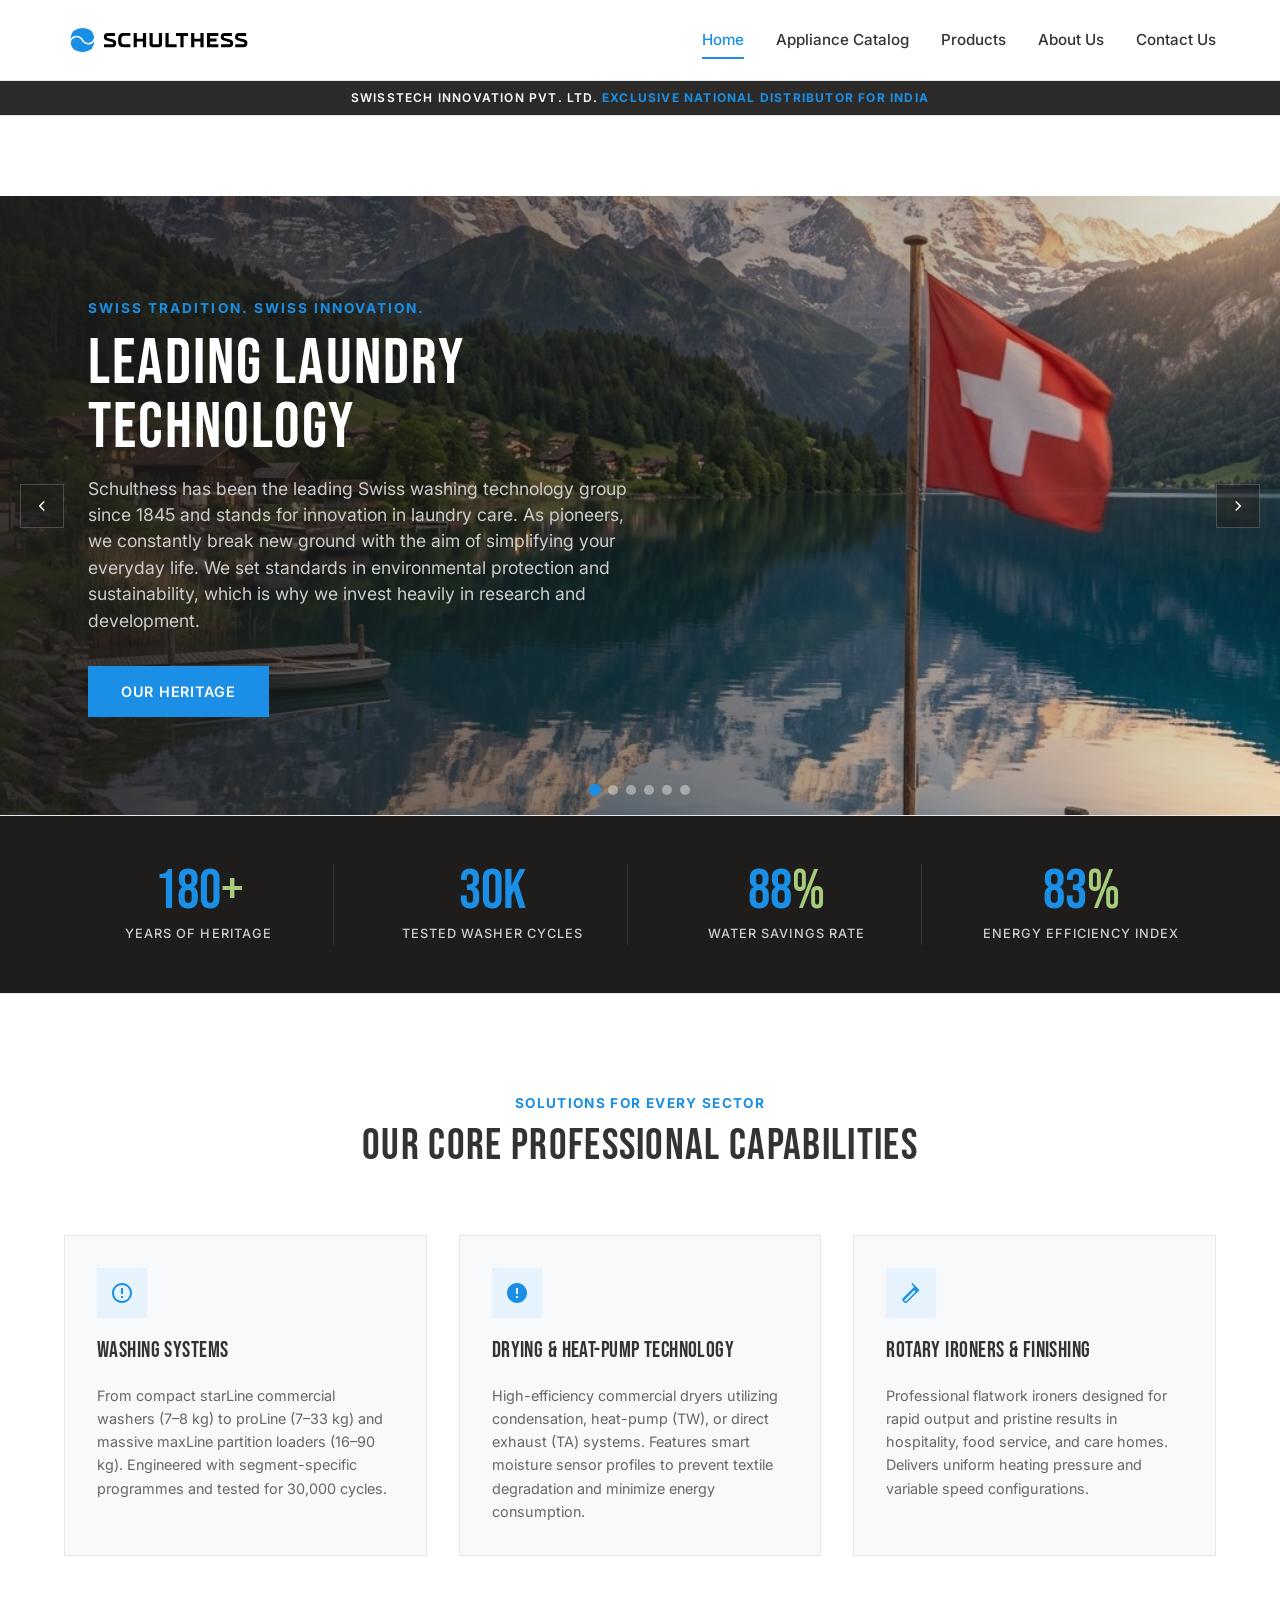
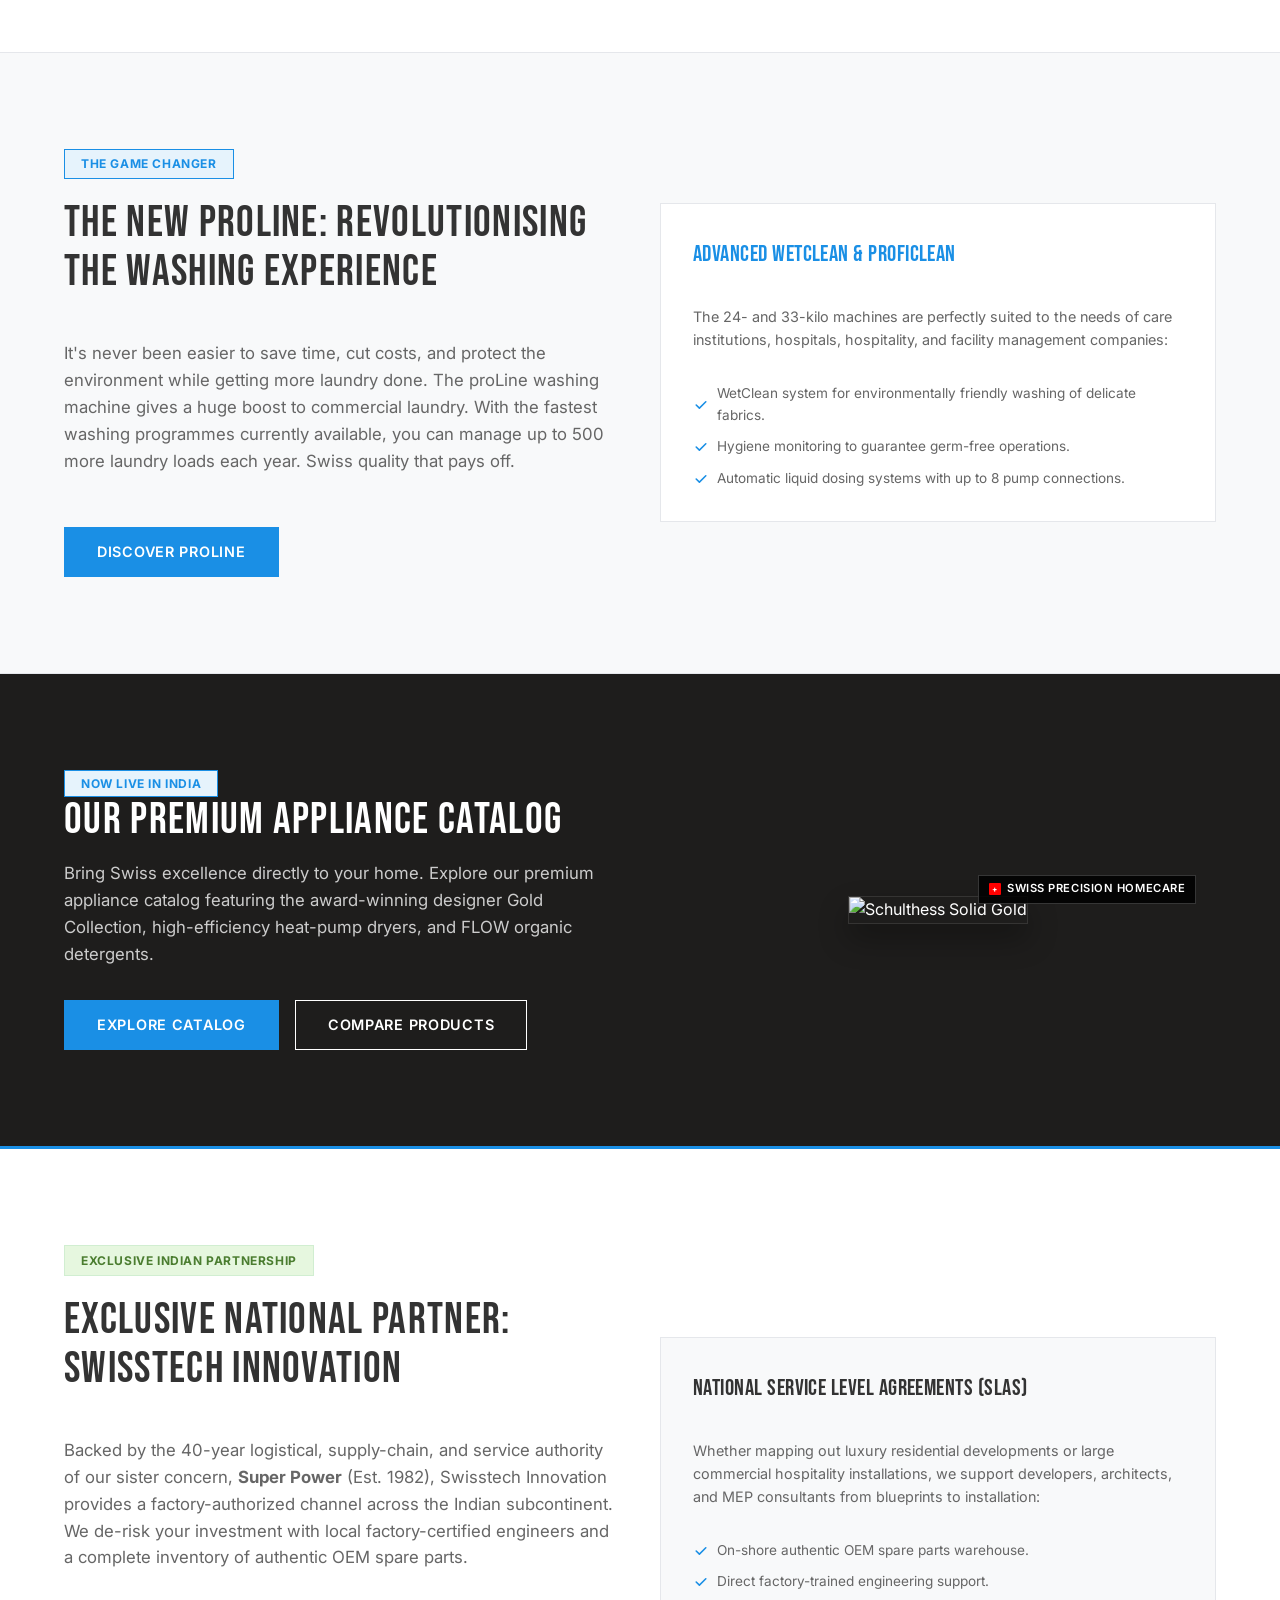
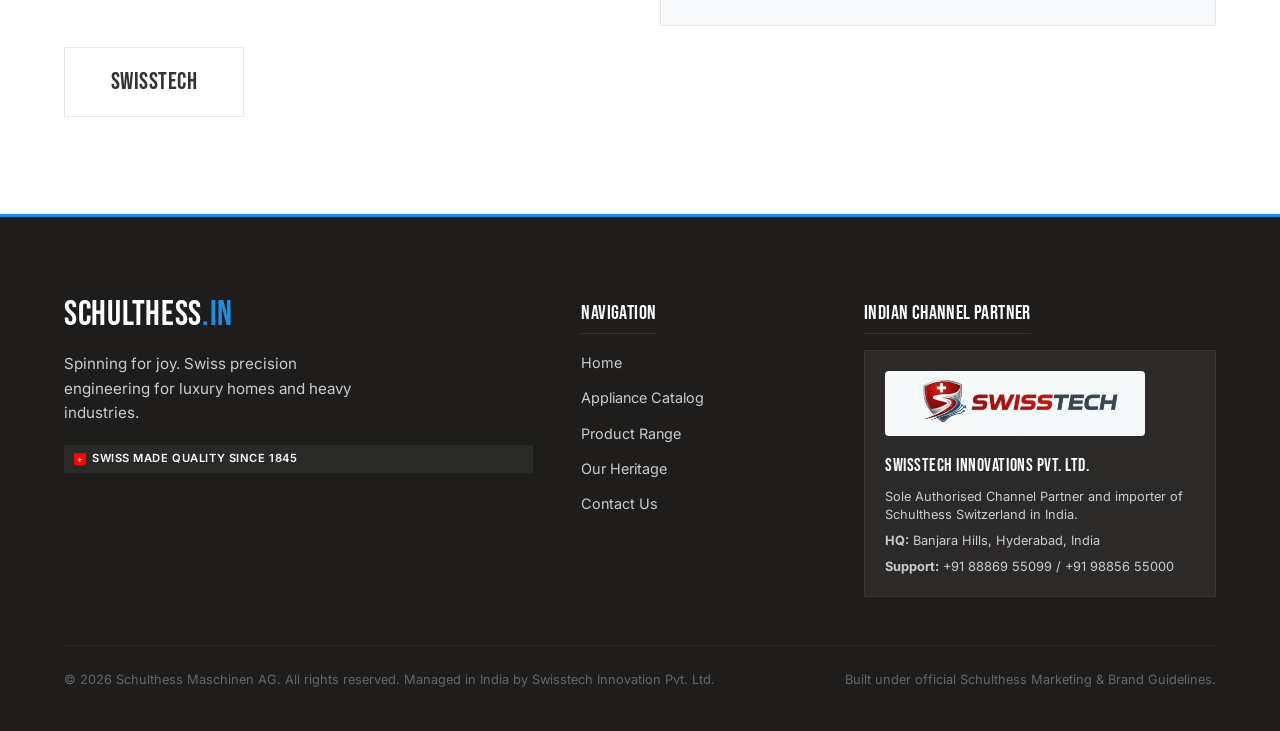
==== schulthess_in/website/index.html @ 448ae42d "feat: rename folder schulthess_website to schulthess_in" ====
<!DOCTYPE html>
<html lang="en">
<head>
  <meta charset="UTF-8">
  <meta name="viewport" content="width=device-width, initial-scale=1.0">
  <title>Schulthess India | Swiss Precision Laundry Technology & Partner Swisstech</title>
  <meta name="description" content="Discover Schulthess, the Swiss washing technology pioneer since 1845. Premium Swiss-engineered washing machines and heat-pump dryers for professional, commercial, and industrial use. Exclusive national distribution and support by Swisstech Innovation.">
  <link rel="stylesheet" href="styles.css">
</head>
<body>

  <!-- GLOBAL NAVBAR -->
  <nav class="navbar" id="global-nav">
    <div class="container">
      <a href="index.html" class="logo-container" id="nav-logo">
        <img src="images/Schulthess_Logo_20_blau_schwarz.svg" alt="Schulthess" style="height: 38px;">
      </a>

      <div class="menu-toggle" id="mobile-menu" aria-label="Toggle Navigation">
        <span></span>
        <span></span>
        <span></span>
      </div>

      <ul class="nav-links" id="nav-menu">
        <li><a href="index.html" class="nav-link active" id="nav-link-home">Home</a></li>
        <li><a href="shop.html" class="nav-link" id="nav-link-shop">Appliance Catalog</a></li>
        <li><a href="products.html" class="nav-link" id="nav-link-products">Products</a></li>
        <li><a href="about.html" class="nav-link" id="nav-link-about">About Us</a></li>
        <li><a href="contact.html" class="nav-link" id="nav-link-contact">Contact Us</a></li>
      </ul>
    </div>
  </nav>

  <!-- EXCLUSIVE TRUST BANNER -->
  <div class="trust-banner" id="trust-badge">
    Swisstech Innovation Pvt. Ltd. <span>Exclusive National Distributor for India</span>
  </div>

  <!-- HERO SLIDESHOW CAROUSEL -->
  <div class="slideshow-container home-slideshow" id="hero-slideshow">
    <!-- Slide 1: Brand Heritage - Swiss Tradition -->
    <div class="slide active" style="background-image: url('images/Schulthess_SwissTraditionInnovation.jpg');">
      <div class="container">
        <div class="slide-content">
          <span class="slide-tag">Swiss tradition. Swiss innovation.</span>
          <h1 class="slide-title">Leading Laundry Technology</h1>
          <p class="slide-descr">Schulthess has been the leading Swiss washing technology group since 1845 and stands for innovation in laundry care. As pioneers, we constantly break new ground with the aim of simplifying your everyday life. We set standards in environmental protection and sustainability, which is why we invest heavily in research and development.</p>
          <a href="about.html" class="btn btn-primary">Our Heritage</a>
        </div>
      </div>
    </div>

    <!-- Slide 2: Emotional Heritage - Spinning for Joy -->
    <div class="slide" style="background-image: url('images/Schulthess_SpinningofJoy.jpg');">
      <div class="container">
        <div class="slide-content">
          <span class="slide-tag">Spinning for Joy Since 1845</span>
          <h1 class="slide-title">Schulthess is spinning for joy</h1>
          <p class="slide-descr">People spin for different reasons: Children for fun and adults to stay fit or become happy - like dancing, for example. Schulthess has another reason: since 1845, their machines and the company itself have been spinning for joy!</p>
          <a href="shop.html" class="btn btn-primary">Explore Catalog</a>
        </div>
      </div>
    </div>

    <!-- Slide 3: Design Philosophy - Elegant Design -->
    <div class="slide" style="background-image: url('images/Schulthess_ElegantDesign.jpg');">
      <div class="container">
        <div class="slide-content">
          <span class="slide-tag">Award-Winning Swiss Design</span>
          <h1 class="slide-title">Elegant & Purist Language</h1>
          <p class="slide-descr">Schulthess has always focused on a clear, purist design language for its machines. Free of frills, its appliances visually represent what they are made of: sophisticated technology, fast programs, maximum energy efficiency and Swiss quality. Recipients of the coveted Red Dot Award, they are true design gems.</p>
          <a href="products.html" class="btn btn-primary">See Swiss Designs</a>
        </div>
      </div>
    </div>

    <!-- Slide 4: Sustainability - Go Clean Go Green -->
    <div class="slide slide-light" id="slide-sustainability">
      <div class="container">
        <div class="slide-split-grid">
          <!-- Text and Infographic Column -->
          <div class="slide-info-col">
            <span class="slide-tag" style="color: var(--schulthess-blue);">Go clean. Go green.</span>
            <h1 class="slide-title" style="font-size: 2.2rem; margin-bottom: 0.5rem;">Environmental Care</h1>
            <p class="slide-descr" style="font-size: 0.9rem; margin-bottom: 1rem; line-height: 1.4;">So that future generations can also live in an intact world, we develop and produce particularly energy-efficient washing machines and dryers that use a minimum of water and electricity. For example, the washing drums inside Schulthess washing machines are made of high-quality chrome steel instead of plastic. This material is not only more hygienic but also 100% recyclable. Because our environment does not tolerate lip service.</p>
            <div style="margin-top: 0.5rem;">
              <a href="about.html" class="btn btn-primary" style="padding: 0.5rem 1.2rem; font-size: 0.85rem;">Find out more</a>
            </div>
          </div>
          <!-- Visual & Radial Infographic Column -->
          <div class="slide-split-grid reverse-layout">
            <div class="slide-media-col">
              <div class="slide-leaf-wrapper">
                <img src="images/Schulthess_GoGreen.jpg" alt="Ecology Green Leaf" class="slide-leaf-img">
              </div>
            </div>
            <div class="slide-media-col">
              <div class="infographic-container">
                <div class="infographic-center">
                  <span>Conserve<br>resources</span>
                </div>
                <!-- 1. Short transport distances -->
                <div class="infographic-badge pos-top-left">
                  <div class="infographic-badge-icon">
                    <svg viewBox="0 0 24 24"><path d="M12 2C8.13 2 5 5.13 5 9c0 5.25 7 13 7 13s7-7.75 7-13c0-3.87-3.13-7-7-7zm0 9.5c-1.38 0-2.5-1.12-2.5-2.5s1.12-2.5 2.5-2.5 2.5 1.12 2.5 2.5-1.12 2.5-2.5 2.5z"/></svg>
                  </div>
                  <div class="infographic-badge-label">short transport distances</div>
                </div>
                <!-- 2. Extreme longevity -->
                <div class="infographic-badge pos-top-right">
                  <div class="infographic-badge-icon">
                    <svg viewBox="0 0 24 24"><circle cx="12" cy="12" r="10"/><path d="M12 6v6l4 2"/></svg>
                  </div>
                  <div class="infographic-badge-label">extreme longevity</div>
                </div>
                <!-- 3. Energy usage: -83% -->
                <div class="infographic-badge pos-bottom-left">
                  <div class="infographic-badge-icon">
                    <svg viewBox="0 0 24 24"><path d="M7 2v11h3v9l7-12h-4l3-8z"/></svg>
                  </div>
                  <div class="infographic-badge-label">Energy usage<br>-83%</div>
                </div>
                <!-- 4. Water consumption: -88% -->
                <div class="infographic-badge pos-bottom-right">
                  <div class="infographic-badge-icon">
                    <svg viewBox="0 0 24 24"><path d="M12 2.69l5.66 5.66a8 8 0 1 1-11.31 0z"/></svg>
                  </div>
                  <div class="infographic-badge-label">water consumption<br>-88%</div>
                </div>
                <!-- 5. Spare parts available for a long time -->
                <div class="infographic-badge pos-bottom-center">
                  <div class="infographic-badge-icon">
                    <svg viewBox="0 0 24 24"><path d="M22.7 19l-9.1-9.1c.9-2.3.4-5-1.5-6.9-2-2-5-2.4-7.4-1.3L9 6 6 9 1.6 4.3C.5 6.7.9 9.8 2.9 11.8c1.9 1.9 4.6 2.4 6.9 1.5l9.1 9.1c.4.4 1 .4 1.4 0l2.3-2.3c.5-.4.5-1.1.1-1.5z"/></svg>
                  </div>
                  <div class="infographic-badge-label">Spare parts available for a long time</div>
                </div>
              </div>
            </div>
          </div>
        </div>
      </div>
    </div>

    <!-- Slide 5: Technology - Intelligent Technology -->
    <div class="slide slide-light" id="slide-technology">
      <div class="container">
        <div class="slide-split-grid">
          <!-- Big typography and Info Column -->
          <div class="slide-info-col" style="text-align: left;">
            <h2 class="slide-large-blue-title">Intelligent technology.<br>Everyday life becomes<br style="display: block;">more relaxed.</h2>
          </div>
          <!-- Feature badges and Infographic Column -->
          <div class="slide-split-grid">
            <div class="slide-info-col" style="text-align: left;">
              <span class="slide-tag" style="color: var(--schulthess-blue); text-transform: lowercase;">innovation | Smart everyday aids</span>
              <p class="slide-descr" style="font-size: 0.9rem; margin-bottom: 1rem; line-height: 1.4;">Schulthess appliances simplify life in a clever way – Smart Operation Control means that Schulthess appliances have a consistent operating concept from the smallest to the largest machine. The user interface is logically and intuitively designed and so also easy to use for speakers of other languages.</p>
              <div>
                <a href="products.html" class="btn btn-primary" style="padding: 0.5rem 1.2rem; font-size: 0.85rem;">Find out more</a>
              </div>
            </div>
            <div class="slide-media-col">
              <div class="infographic-container">
                <div class="infographic-center">
                  <span>Clever<br>Advantages</span>
                </div>
                <!-- 1. Dirt sensor -->
                <div class="infographic-badge pos-top">
                  <div class="infographic-badge-icon">
                    <svg viewBox="0 0 24 24"><path d="M12 3L2 12h3v8h14v-8h3L12 3zm0 11c-1.1 0-2-.9-2-2s.9-2 2-2 2 .9 2 2-.9 2-2 2z"/></svg>
                  </div>
                  <div class="infographic-badge-label">Dirt sensor</div>
                </div>
                <!-- 2. Aquasave -->
                <div class="infographic-badge pos-right-top">
                  <div class="infographic-badge-icon">
                    <svg viewBox="0 0 24 24"><path d="M12 2.69l5.66 5.66a8 8 0 1 1-11.31 0zm-1 11.81l-3-3 1.41-1.41 1.59 1.59 4.18-4.18 1.41 1.41z"/></svg>
                  </div>
                  <div class="infographic-badge-label">Aquasave</div>
                </div>
                <!-- 3. Antibacterial -->
                <div class="infographic-badge pos-right-bottom">
                  <div class="infographic-badge-icon">
                    <svg viewBox="0 0 24 24"><circle cx="12" cy="12" r="10"/><path d="M9 16.2L4.8 12l-1.4 1.4L9 19 21 7l-1.4-1.4L9 16.2z"/></svg>
                  </div>
                  <div class="infographic-badge-label">Antibacterial</div>
                </div>
                <!-- 4. 3D washing -->
                <div class="infographic-badge pos-bottom">
                  <div class="infographic-badge-icon">
                    <svg viewBox="0 0 24 24"><path d="M12 2L2 7l10 5 10-5-10-5zM2 17l10 5 10-5M2 12l10 5 10-5"/></svg>
                  </div>
                  <div class="infographic-badge-label">3D washing</div>
                </div>
                <!-- 5. Silent motor -->
                <div class="infographic-badge pos-left">
                  <div class="infographic-badge-icon">
                    <svg viewBox="0 0 24 24"><path d="M3 9v6h4l5 5V4L7 9H3zm13.5 3c0-1.77-1.02-3.29-2.5-4.03v8.05c1.48-.73 2.5-2.25 2.5-4.02z"/></svg>
                  </div>
                  <div class="infographic-badge-label">Silent motor</div>
                </div>
              </div>
            </div>
          </div>
        </div>
      </div>
    </div>

    <!-- Slide 6: IoT Solutions -->
    <div class="slide slide-light" id="slide-iot">
      <div class="container">
        <div class="slide-split-grid">
          <!-- Text and Infographic Column -->
          <div class="slide-info-col" style="text-align: left;">
            <span class="slide-tag" style="color: var(--schulthess-blue);">IOT solutions for smart washing</span>
            <p class="slide-descr" style="font-size: 0.9rem; margin-bottom: 1rem; line-height: 1.4;">Schulthess appliances are equipped with IOT technology. With washMaster we offer a digital payment system for the communal laundry room or laundromat. The optimal solution for settling accounts simply and in a way that takes account of the user. With practical hygiene monitoring, it is possible to prove at any time via the cloud that hygiene regulations have been observed.</p>
            <div style="margin-bottom: 0.5rem;">
              <a href="products.html" class="btn btn-primary" style="padding: 0.5rem 1.2rem; font-size: 0.85rem;">Find out more</a>
            </div>
            
            <!-- IoT Infographic in the text column -->
            <div class="infographic-container" style="margin: 0; width: 300px; height: 300px;">
              <div class="infographic-center">
                <span>Sophisticated<br>solutions</span>
              </div>
              <!-- 1. Payment methods -->
              <div class="infographic-badge pos-top-center">
                <div class="infographic-badge-icon">
                  <svg viewBox="0 0 24 24"><rect x="2" y="5" width="20" height="14" rx="2" fill="none" stroke="currentColor" stroke-width="2"/><line x1="2" y1="10" x2="22" y2="10" stroke="currentColor" stroke-width="2"/></svg>
                </div>
                <div class="infographic-badge-label">Payment methods</div>
              </div>
              <!-- 2. washMaster app -->
              <div class="infographic-badge pos-right-center">
                <div class="infographic-badge-icon">
                  <svg viewBox="0 0 24 24"><rect x="5" y="2" width="14" height="20" rx="2" fill="none" stroke="currentColor" stroke-width="2"/><line x1="12" y1="18" x2="12" y2="18" stroke="currentColor" stroke-width="2"/></svg>
                </div>
                <div class="infographic-badge-label">washMaster app</div>
              </div>
              <!-- 3. Machine monitoring -->
              <div class="infographic-badge pos-bottom-right-iot">
                <div class="infographic-badge-icon">
                  <svg viewBox="0 0 24 24"><rect x="2" y="3" width="20" height="14" rx="2" fill="none" stroke="currentColor" stroke-width="2"/><path d="M6 21h12M12 17v4" stroke="currentColor" stroke-width="2"/></svg>
                </div>
                <div class="infographic-badge-label">Machine monitoring</div>
              </div>
              <!-- 4. Hygiene monitoring -->
              <div class="infographic-badge pos-bottom-left-iot">
                <div class="infographic-badge-icon">
                  <svg viewBox="0 0 24 24"><path d="M12 22s8-4 8-10V5l-8-3-8 3v7c0 6 8 10 8 10z" fill="none" stroke="currentColor" stroke-width="2"/></svg>
                </div>
                <div class="infographic-badge-label">Hygiene monitoring</div>
              </div>
              <!-- 5. Machine update -->
              <div class="infographic-badge pos-left-center">
                <div class="infographic-badge-icon">
                  <svg viewBox="0 0 24 24"><path d="M21.5 2v6h-6M21.34 15.57a10 10 0 1 1-.57-8.38l5.67-5.67" fill="none" stroke="currentColor" stroke-width="2"/></svg>
                </div>
                <div class="infographic-badge-label">Machine update</div>
              </div>
            </div>
          </div>
          <!-- Stacked commercial room thumbnail column -->
          <div class="slide-media-col">
            <div class="slide-iot-wrapper">
              <img src="images/Schulthess_IOT.jpg" alt="Commercial Stacked Washer Dryer Setup" class="slide-iot-img">
            </div>
          </div>
        </div>
      </div>
    </div>

    <!-- Slideshow navigation -->
    <button class="slider-arrow slider-arrow-left" onclick="changeSlide(-1)">
      <svg viewBox="0 0 24 24"><polyline points="15 18 9 12 15 6"/></svg>
    </button>
    <button class="slider-arrow slider-arrow-right" onclick="changeSlide(1)">
      <svg viewBox="0 0 24 24"><polyline points="9 18 15 12 9 6"/></svg>
    </button>

    <!-- Indicators -->
    <div class="slider-dots">
      <button class="slider-dot active" onclick="setSlide(0)"></button>
      <button class="slider-dot" onclick="setSlide(1)"></button>
      <button class="slider-dot" onclick="setSlide(2)"></button>
      <button class="slider-dot" onclick="setSlide(3)"></button>
      <button class="slider-dot" onclick="setSlide(4)"></button>
      <button class="slider-dot" onclick="setSlide(5)"></button>
    </div>
  </div>

  <!-- LINEAGE & STATISTICS BAR -->
  <section class="stats-bar" id="stats-section">
    <div class="container">
      <div class="stats-grid">
        <div class="stat-item" id="stat-years">
          <div class="stat-num">180<span>+</span></div>
          <div class="stat-label">Years of Heritage</div>
        </div>
        <div class="stat-item" id="stat-cycles">
          <div class="stat-num">30K</div>
          <div class="stat-label">Tested Washer Cycles</div>
        </div>
        <div class="stat-item" id="stat-water">
          <div class="stat-num">88<span>%</span></div>
          <div class="stat-label">Water Savings Rate</div>
        </div>
        <div class="stat-item" id="stat-energy">
          <div class="stat-num">83<span>%</span></div>
          <div class="stat-label">Energy Efficiency Index</div>
        </div>
      </div>
    </div>
  </section>

  <!-- PROFESSIONAL SOLUTIONS GRID -->
  <section class="features-section section-padding" id="pillars-section">
    <div class="container">
      <div class="section-header">
        <span class="section-tag">Solutions for every sector</span>
        <h2 class="heading-md">Our Core Professional Capabilities</h2>
      </div>
      
      <div class="features-grid">
        <!-- Capability 1: Washing -->
        <div class="feature-card" id="card-washing">
          <div class="feature-icon-wrapper">
            <svg viewBox="0 0 24 24">
              <path d="M12 2C6.48 2 2 6.48 2 12s4.48 10 10 10 10-4.48 10-10S17.52 2 12 2zm0 18c-4.41 0-8-3.59-8-8s3.59-8 8-8 8 3.59 8 8-3.59 8-8 8zm-1-13h2v6h-2zm0 8h2v2h-2z"/>
            </svg>
          </div>
          <h3 class="heading-sm feature-title">Washing Systems</h3>
          <p class="feature-descr">
            From compact starLine commercial washers (7–8 kg) to proLine (7–33 kg) and massive maxLine partition loaders (16–90 kg). Engineered with segment-specific programmes and tested for 30,000 cycles.
          </p>
        </div>

        <!-- Capability 2: Drying -->
        <div class="feature-card" id="card-drying">
          <div class="feature-icon-wrapper">
            <svg viewBox="0 0 24 24">
              <path d="M12 2C6.48 2 2 6.48 2 12s4.48 10 10 10 10-4.48 10-10S17.52 2 12 2zm1 15h-2v-2h2v2zm0-4h-2V7h2v6z"/>
            </svg>
          </div>
          <h3 class="heading-sm feature-title">Drying & Heat-pump Technology</h3>
          <p class="feature-descr">
            High-efficiency commercial dryers utilizing condensation, heat-pump (TW), or direct exhaust (TA) systems. Features smart moisture sensor profiles to prevent textile degradation and minimize energy consumption.
          </p>
        </div>

        <!-- Capability 3: Rotary Ironing -->
        <div class="feature-card" id="card-ironing">
          <div class="feature-icon-wrapper">
            <svg viewBox="0 0 24 24">
              <path d="M19.36 10.04L20.5 9l-7.07-7.07-1.14 1.14 2.83 2.83L3.8 17.22c-.78.78-.78 2.05 0 2.83l1.41 1.41c.39.39.9.59 1.41.59.51 0 1.02-.2 1.41-.59l11.33-11.33 2.83 2.83.02.01L19.36 10.04zM6.63 20.63l-1.41-1.41 9.9-9.9 1.41 1.41-9.9 9.9z"/>
            </svg>
          </div>
          <h3 class="heading-sm feature-title">Rotary Ironers & Finishing</h3>
          <p class="feature-descr">
            Professional flatwork ironers designed for rapid output and pristine results in hospitality, food service, and care homes. Delivers uniform heating pressure and variable speed configurations.
          </p>
        </div>
      </div>
    </div>
  </section>

  <!-- HIGHLIGHT SECTION: THE GAME CHANGER (proLine) -->
  <section class="partnership-section section-padding" id="gamechanger-section">
    <div class="container grid-2">
      <div class="partnership-content">
        <span class="badge-partnership" style="background: var(--schulthess-blue-light); color: var(--schulthess-blue); border-color: var(--schulthess-blue);">The Game Changer</span>
        <h2 class="heading-md">The New proLine: Revolutionising the Washing Experience</h2>
        <p class="hero-descr">
          It's never been easier to save time, cut costs, and protect the environment while getting more laundry done. The proLine washing machine gives a huge boost to commercial laundry. With the fastest washing programmes currently available, you can manage up to 500 more laundry loads each year. Swiss quality that pays off.
        </p>
        <div class="hero-ctas">
          <a href="products.html" class="btn btn-primary">Discover proLine</a>
        </div>
      </div>
      <div>
        <div class="feature-card" style="background: var(--bg-primary);">
          <h3 class="heading-sm" style="color: var(--schulthess-blue);">Advanced wetClean & profiClean</h3>
          <p class="feature-descr" style="margin-top: 1rem;">
            The 24- and 33-kilo machines are perfectly suited to the needs of care institutions, hospitals, hospitality, and facility management companies:
          </p>
          <ul class="price-features" style="border-top: none; padding-top: 1rem; margin-bottom: 0;">
            <li>
              <svg fill="currentColor" viewBox="0 0 20 20"><path d="M16.707 5.293a1 1 0 010 1.414l-8 8a1 1 0 01-1.414 0l-4-4a1 1 0 011.414-1.414L8 12.586l7.293-7.293a1 1 0 011.414 0z"/></svg>
              <span>WetClean system for environmentally friendly washing of delicate fabrics.</span>
            </li>
            <li>
              <svg fill="currentColor" viewBox="0 0 20 20"><path d="M16.707 5.293a1 1 0 010 1.414l-8 8a1 1 0 01-1.414 0l-4-4a1 1 0 011.414-1.414L8 12.586l7.293-7.293a1 1 0 011.414 0z"/></svg>
              <span>Hygiene monitoring to guarantee germ-free operations.</span>
            </li>
            <li>
              <svg fill="currentColor" viewBox="0 0 20 20"><path d="M16.707 5.293a1 1 0 010 1.414l-8 8a1 1 0 01-1.414 0l-4-4a1 1 0 011.414-1.414L8 12.586l7.293-7.293a1 1 0 011.414 0z"/></svg>
              <span>Automatic liquid dosing systems with up to 8 pump connections.</span>
            </li>
          </ul>
        </div>
      </div>
    </div>
  </section>

  <!-- APPLIANCE CATALOG PROMOTIONAL CALLOUT -->
  <section class="features-section section-padding" id="shop-promo-section" style="background: var(--bg-dark); color: var(--text-light); border-bottom: 3px solid var(--schulthess-blue);">
    <div class="container grid-2">
      <div>
        <span class="badge-partnership" style="background: var(--schulthess-blue-light); color: var(--schulthess-blue); border-color: var(--schulthess-blue); margin-bottom: 1rem;">Now Live in India</span>
        <h2 class="heading-md" style="color: var(--text-light); margin-bottom: 1rem;">Our Premium Appliance Catalog</h2>
        <p class="hero-descr" style="color: #cccccc; margin-bottom: 2rem;">
          Bring Swiss excellence directly to your home. Explore our premium appliance catalog featuring the award-winning designer Gold Collection, high-efficiency heat-pump dryers, and FLOW organic detergents.
        </p>
        <div class="hero-ctas">
          <a href="shop.html" class="btn btn-primary">Explore Catalog</a>
          <a href="products.html" class="btn btn-white-outline">Compare Products</a>
        </div>
      </div>
      <div style="display: flex; justify-content: center; align-items: center; position: relative;">
        <img src="images/Solid_Gold_Inszenierung_Room1.jpg" alt="Schulthess Solid Gold" style="max-width: 100%; border: 1px solid rgba(255,255,255,0.1); box-shadow: 0 15px 30px rgba(0,0,0,0.3); max-height: 280px; object-fit: cover;">
        <div class="swiss-made-badge" style="position: absolute; bottom: 20px; right: 20px; background: rgba(0,0,0,0.85); border: 1px solid rgba(255,255,255,0.2);">
          <span class="swiss-cross">+</span>
          <span>Swiss Precision Homecare</span>
        </div>
      </div>
    </div>
  </section>

  <!-- NATIONAL PARTNERSHIP BANNER -->
  <section class="features-section section-padding" id="partnership-section">
    <div class="container grid-2">
      <div class="partnership-content">
        <span class="badge-partnership">Exclusive Indian Partnership</span>
        <h2 class="heading-md">Exclusive National Partner: Swisstech Innovation</h2>
        <p class="hero-descr">
          Backed by the 40-year logistical, supply-chain, and service authority of our sister concern, <strong>Super Power</strong> (Est. 1982), Swisstech Innovation provides a factory-authorized channel across the Indian subcontinent. We de-risk your investment with local factory-certified engineers and a complete inventory of authentic OEM spare parts.
        </p>
        <div class="partnership-logo-grid">
          <a href="https://www.swisstechinnovations.in" target="_blank" class="partner-logo-box" style="text-decoration: none;">
            <h3>SWISSTECH</h3>
          </a>
        </div>
      </div>
      <div>
        <div class="feature-card" style="background: var(--bg-secondary);">
          <h3 class="heading-sm">National Service Level Agreements (SLAs)</h3>
          <p class="feature-descr" style="margin-top: 1rem;">
            Whether mapping out luxury residential developments or large commercial hospitality installations, we support developers, architects, and MEP consultants from blueprints to installation:
          </p>
          <ul class="price-features" style="border-top: none; padding-top: 1rem; margin-bottom: 0;">
            <li>
              <svg fill="currentColor" viewBox="0 0 20 20"><path d="M16.707 5.293a1 1 0 010 1.414l-8 8a1 1 0 01-1.414 0l-4-4a1 1 0 011.414-1.414L8 12.586l7.293-7.293a1 1 0 011.414 0z"/></svg>
              <span>On-shore authentic OEM spare parts warehouse.</span>
            </li>
            <li>
              <svg fill="currentColor" viewBox="0 0 20 20"><path d="M16.707 5.293a1 1 0 010 1.414l-8 8a1 1 0 01-1.414 0l-4-4a1 1 0 011.414-1.414L8 12.586l7.293-7.293a1 1 0 011.414 0z"/></svg>
              <span>Direct factory-trained engineering support.</span>
            </li>
          </ul>
        </div>
      </div>
    </div>
  </section>

  <!-- GLOBAL FOOTER -->
  <footer class="footer" id="global-footer">
    <div class="container">
      <div class="footer-grid">
        <div class="footer-brand" id="footer-logo">
          <div class="footer-logo-text">SCHULTHESS<span>.IN</span></div>
          <p class="footer-tagline">Spinning for joy. Swiss precision engineering for luxury homes and heavy industries.</p>
          <div class="swiss-made-badge" id="swiss-made">
            <span class="swiss-cross">+</span>
            <span>Swiss Made Quality Since 1845</span>
          </div>
        </div>
        <div class="footer-nav" id="footer-links-col">
          <h4 class="footer-col-title">Navigation</h4>
          <ul class="footer-links">
            <li><a href="index.html">Home</a></li>
            <li><a href="shop.html">Appliance Catalog</a></li>
            <li><a href="products.html">Product Range</a></li>
            <li><a href="about.html">Our Heritage</a></li>
            <li><a href="contact.html">Contact Us</a></li>
          </ul>
        </div>
        <div class="footer-partner" id="footer-partner-col">
          <h4 class="footer-col-title">Indian Channel Partner</h4>
          <div class="footer-partner-card">
            <img src="images/swisstech_logo.jpg" alt="Swisstech Innovations" class="footer-partner-logo">
            <h4>Swisstech Innovations Pvt. Ltd.</h4>
            <p>Sole Authorised Channel Partner and importer of Schulthess Switzerland in India.</p>
            <p><strong>HQ:</strong> Banjara Hills, Hyderabad, India</p>
            <p><strong>Support:</strong> +91 88869 55099 / +91 98856 55000</p>
          </div>
        </div>
      </div>
      <div class="footer-bottom">
        <p>&copy; 2026 Schulthess Maschinen AG. All rights reserved. Managed in India by Swisstech Innovation Pvt. Ltd.</p>
        <p>Built under official Schulthess Marketing & Brand Guidelines.</p>
      </div>
    </div>
  </footer>

  <!-- MOBILE NAVIGATION TRIGGER JAVASCRIPT -->
  <script>
    const mobileMenu = document.getElementById('mobile-menu');
    const navMenu = document.getElementById('nav-menu');
    const navbar = document.getElementById('global-nav');

    mobileMenu.addEventListener('click', () => {
      navMenu.classList.toggle('active');
      mobileMenu.classList.toggle('active');
    });

    window.addEventListener('scroll', () => {
      if (window.scrollY > 50) {
        navbar.classList.add('navbar-scrolled');
      } else {
        navbar.classList.remove('navbar-scrolled');
      }
    });

    // --- HERO SLIDESHOW JAVASCRIPT ---
    let currentSlideIndex = 0;
    const slides = document.querySelectorAll('.slide');
    const dots = document.querySelectorAll('.slider-dot');
    let slideInterval = setInterval(() => changeSlide(1), 5000);

    function showSlide(index) {
      if (index >= slides.length) index = 0;
      if (index < 0) index = slides.length - 1;
      
      slides.forEach(slide => slide.classList.remove('active'));
      dots.forEach(dot => dot.classList.remove('active'));
      
      slides[index].classList.add('active');
      dots[index].classList.add('active');
      currentSlideIndex = index;
    }

    function changeSlide(direction) {
      clearInterval(slideInterval);
      showSlide(currentSlideIndex + direction);
      slideInterval = setInterval(() => changeSlide(1), 5000);
    }

    function setSlide(index) {
      clearInterval(slideInterval);
      showSlide(index);
      slideInterval = setInterval(() => changeSlide(1), 5000);
    }
  </script>
</body>
</html>
---- schulthess_in/website/styles.css ----
@import url('https://fonts.googleapis.com/css2?family=Bebas+Neue&family=Inter:wght@300;400;500;600;700&display=swap');

/* --- DESIGN SYSTEM & TOKEN VARIABLES --- */
:root {
  /* Brand Colors */
  --schulthess-blue: #1A8FE5;
  --schulthess-blue-dark: #0f62a1;
  --schulthess-blue-light: #e6f3fc;
  
  /* Neutral Palette */
  --bg-primary: #ffffff;
  --bg-secondary: #f8f9fa;
  --bg-dark: #1e1d1c;
  --bg-dark-accent: #2c2a29;
  --text-dark: #333333;
  --text-muted: #666666;
  --text-light: #ffffff;
  --border-color: #e5e7eb;
  --border-color-dark: #cccccc;
  
  /* Fonts */
  --font-heading: 'Bebas Neue', 'Helvetica Neue', Arial, sans-serif;
  --font-body: 'Inter', -apple-system, BlinkMacSystemFont, Arial, sans-serif;
  
  /* Transitions */
  --transition-fast: 0.15s ease;
  --transition-normal: 0.25s ease;
}

/* --- RESET & GLOBAL STYLES --- */
*, *::before, *::after {
  box-sizing: border-box;
  margin: 0;
  padding: 0;
}

html {
  scroll-behavior: smooth;
  font-size: 16px;
  -webkit-font-smoothing: antialiased;
}

body {
  font-family: var(--font-body);
  background-color: var(--bg-primary);
  color: var(--text-dark);
  line-height: 1.6;
  overflow-x: hidden;
}

/* Custom Scrollbar - Flat and Minimal */
::-webkit-scrollbar {
  width: 8px;
}
::-webkit-scrollbar-track {
  background: var(--bg-secondary);
}
::-webkit-scrollbar-thumb {
  background: var(--border-color-dark);
  border-radius: 0px;
}
::-webkit-scrollbar-thumb:hover {
  background: var(--schulthess-blue);
}

/* --- TYPOGRAPHY --- */
h1, h2, h3, h4, h5, h6 {
  font-family: var(--font-heading);
  letter-spacing: 0.03em;
  font-weight: 400;
  text-transform: uppercase;
  color: var(--text-dark);
}

p {
  font-weight: 400;
  color: var(--text-muted);
}

.heading-lg {
  font-size: clamp(3rem, 5vw, 4.5rem);
  line-height: 1.0;
  margin-bottom: 1.5rem;
}

.heading-md {
  font-size: clamp(2rem, 3.5vw, 2.75rem);
  line-height: 1.1;
  margin-bottom: 1.5rem;
}

.heading-sm {
  font-size: clamp(1.2rem, 1.8vw, 1.5rem);
  letter-spacing: 0.02em;
}

/* --- LAYOUT UTILITIES --- */
.container {
  width: 100%;
  max-width: 1200px;
  margin: 0 auto;
  padding: 0 1.5rem;
}

.grid-2 {
  display: grid;
  grid-template-columns: repeat(2, 1fr);
  gap: 2.5rem;
  align-items: center;
}

.grid-3 {
  display: grid;
  grid-template-columns: repeat(3, 1fr);
  gap: 2rem;
}

.grid-4 {
  display: grid;
  grid-template-columns: repeat(4, 1fr);
  gap: 1.5rem;
}

@media (max-width: 992px) {
  .grid-2, .grid-3, .grid-4 {
    grid-template-columns: 1fr;
    gap: 2rem;
  }
}

.section-padding {
  padding: 6rem 0;
}

@media (max-width: 768px) {
  .section-padding {
    padding: 4rem 0;
  }
}

/* --- BUTTONS --- */
.btn {
  display: inline-flex;
  align-items: center;
  justify-content: center;
  padding: 0.8rem 2rem;
  font-family: var(--font-body);
  font-weight: 600;
  font-size: 0.9rem;
  letter-spacing: 0.05em;
  text-transform: uppercase;
  text-decoration: none;
  border-radius: 0px; /* Sharp corners like Swiss site */
  cursor: pointer;
  transition: all var(--transition-fast);
  border: 1px solid transparent;
}

.btn-primary {
  background-color: var(--schulthess-blue);
  color: var(--text-light);
  border-color: var(--schulthess-blue);
}

.btn-primary:hover {
  background-color: var(--schulthess-blue-dark);
  border-color: var(--schulthess-blue-dark);
}

.btn-secondary {
  background-color: transparent;
  color: var(--text-dark);
  border-color: var(--text-dark);
}

.btn-secondary:hover {
  background-color: var(--text-dark);
  color: var(--text-light);
}

.btn-white-outline {
  background-color: transparent;
  color: var(--text-light);
  border-color: var(--text-light);
}

.btn-white-outline:hover {
  background-color: var(--text-light);
  color: var(--text-dark);
}

.btn-green {
  background-color: #a5cd7c;
  color: #1e1d1c;
  border-color: #a5cd7c;
}

.btn-green:hover {
  background-color: #8eb365;
  border-color: #8eb365;
}

/* --- NAVBAR --- */
.navbar {
  position: fixed;
  top: 0;
  left: 0;
  width: 100%;
  z-index: 1000;
  background: var(--bg-primary);
  border-bottom: 1px solid var(--border-color);
  transition: all var(--transition-normal);
}

.navbar .container {
  display: flex;
  justify-content: space-between;
  align-items: center;
  height: 80px;
}

.logo-container {
  display: flex;
  align-items: center;
  text-decoration: none;
  gap: 0.5rem;
}

.logo-nautilus {
  width: 36px;
  height: 36px;
}

.logo-text {
  font-family: var(--font-heading);
  font-size: 2.0rem;
  color: var(--text-dark);
  letter-spacing: 0.02em;
  line-height: 1;
}

.logo-text span {
  color: var(--schulthess-blue);
}

.nav-links {
  display: flex;
  list-style: none;
  gap: 2rem;
  align-items: center;
}

.nav-link {
  text-decoration: none;
  color: var(--text-dark);
  font-family: var(--font-body);
  font-weight: 500;
  font-size: 0.95rem;
  transition: color var(--transition-fast);
  padding: 0.5rem 0;
  border-bottom: 2px solid transparent;
}

.nav-link:hover, .nav-link.active {
  color: var(--schulthess-blue);
  border-bottom-color: var(--schulthess-blue);
}

/* Mobile Menu Toggle */
.menu-toggle {
  display: none;
  flex-direction: column;
  justify-content: space-between;
  width: 25px;
  height: 18px;
  cursor: pointer;
}

.menu-toggle span {
  display: block;
  width: 100%;
  height: 2px;
  background-color: var(--text-dark);
  transition: all var(--transition-fast);
}

@media (max-width: 768px) {
  .menu-toggle {
    display: flex;
  }
  .nav-links {
    position: fixed;
    top: 80px;
    left: -100%;
    width: 100%;
    height: calc(100vh - 80px);
    background: var(--bg-primary);
    flex-direction: column;
    padding: 2.5rem 1.5rem;
    gap: 1.5rem;
    align-items: flex-start;
    transition: left var(--transition-normal);
    border-top: 1px solid var(--border-color);
  }
  .nav-links.active {
    left: 0;
  }
}

/* --- TRUST BANNER --- */
.trust-banner {
  background: var(--bg-dark-accent);
  color: var(--text-light);
  padding: 0.5rem 0;
  font-size: 0.75rem;
  letter-spacing: 0.1em;
  text-transform: uppercase;
  text-align: center;
  position: relative;
  z-index: 999;
  font-weight: 600;
  margin-top: 80px; /* Account for navbar */
  border-bottom: 1px solid var(--border-color);
}

.trust-banner span {
  color: var(--schulthess-blue);
  font-weight: bold;
}

/* --- HERO SECTION --- */
.hero {
  background: var(--bg-secondary);
  padding: 5rem 0;
  min-height: auto;
  border-bottom: 1px solid var(--border-color);
}

.hero-content {
  display: flex;
  flex-direction: column;
}

.hero-subtitle {
  font-size: 0.85rem;
  letter-spacing: 0.1em;
  text-transform: uppercase;
  color: var(--schulthess-blue);
  font-weight: 700;
  margin-bottom: 0.75rem;
}

.hero-descr {
  font-size: 1.05rem;
  color: var(--text-muted);
  margin-bottom: 2rem;
  font-weight: 400;
}

.hero-ctas {
  display: flex;
  gap: 1rem;
}

.hero-visual {
  display: flex;
  justify-content: center;
  align-items: center;
}

/* Circular Drum / Machine Graphic Styled Clean & Flat */
.drum-graphic {
  position: relative;
  width: 320px;
  height: 320px;
  border: 1px solid var(--border-color-dark);
  display: flex;
  align-items: center;
  justify-content: center;
  background: var(--bg-primary);
}

.drum-circle {
  position: absolute;
  border-radius: 50%;
  border: 1px solid var(--border-color);
}

.drum-circle-outer {
  width: 85%;
  height: 85%;
  border: 2px solid var(--schulthess-blue);
  opacity: 0.2;
}

.drum-circle-mid {
  width: 70%;
  height: 70%;
  border: 1.5px dashed var(--schulthess-blue);
  opacity: 0.4;
}

.drum-circle-inner {
  width: 55%;
  height: 55%;
  border: 1px solid var(--border-color-dark);
  display: flex;
  align-items: center;
  justify-content: center;
  background: var(--bg-secondary);
}

.drum-core {
  font-family: var(--font-heading);
  font-size: 2.2rem;
  color: var(--schulthess-blue);
  letter-spacing: 0.05em;
  text-align: center;
}

.drum-core span {
  display: block;
  font-size: 0.8rem;
  font-family: var(--font-body);
  color: var(--text-dark);
  text-transform: uppercase;
  letter-spacing: 0.1em;
  font-weight: 700;
}

@media (max-width: 992px) {
  .hero {
    padding: 3rem 0;
  }
  .drum-graphic {
    width: 250px;
    height: 250px;
    margin-top: 2rem;
  }
}

/* --- STATS SECTION --- */
.stats-bar {
  background: var(--bg-dark);
  color: var(--text-light);
  padding: 3rem 0;
  border-bottom: 1px solid var(--border-color);
}

.stats-grid {
  display: grid;
  grid-template-columns: repeat(4, 1fr);
  gap: 1.5rem;
  text-align: center;
}

.stat-item {
  border-right: 1px solid rgba(255,255,255,0.1);
  padding: 0 1rem;
}

.stat-item:last-child {
  border-right: none;
}

.stat-num {
  font-family: var(--font-heading);
  font-size: 3.5rem;
  line-height: 1;
  color: var(--schulthess-blue);
  margin-bottom: 0.25rem;
}

.stat-num span {
  color: #a5cd7c;
}

.stat-label {
  font-size: 0.8rem;
  text-transform: uppercase;
  letter-spacing: 0.08em;
  color: #cccccc;
  font-weight: 500;
}

@media (max-width: 768px) {
  .stats-grid {
    grid-template-columns: repeat(2, 1fr);
    gap: 2rem;
  }
  .stat-item {
    border-right: none;
  }
}

/* --- FEATURES GRID / PILLARS --- */
.features-section {
  background: var(--bg-primary);
  border-bottom: 1px solid var(--border-color);
}

.section-header {
  text-align: center;
  max-width: 800px;
  margin: 0 auto 4rem auto;
}

.section-header .section-tag {
  color: var(--schulthess-blue);
  font-size: 0.85rem;
  text-transform: uppercase;
  letter-spacing: 0.1em;
  font-weight: 700;
  margin-bottom: 0.5rem;
  display: inline-block;
}

.features-grid {
  display: grid;
  grid-template-columns: repeat(3, 1fr);
  gap: 2rem;
}

.feature-card {
  background: var(--bg-secondary);
  border: 1px solid var(--border-color);
  border-radius: 0px;
  padding: 2rem;
  transition: all var(--transition-fast);
  display: flex;
  flex-direction: column;
  gap: 1rem;
}

.feature-card:hover {
  background: var(--bg-primary);
  border-color: var(--schulthess-blue);
}

.feature-icon-wrapper {
  width: 50px;
  height: 50px;
  background: var(--schulthess-blue-light);
  display: flex;
  align-items: center;
  justify-content: center;
  color: var(--schulthess-blue);
  transition: all var(--transition-fast);
}

.feature-card:hover .feature-icon-wrapper {
  background: var(--schulthess-blue);
  color: var(--text-light);
}

.feature-icon-wrapper svg {
  width: 24px;
  height: 24px;
  fill: currentColor;
}

.feature-title {
  color: var(--text-dark);
  font-size: 1.35rem;
}

.feature-descr {
  color: var(--text-muted);
  font-size: 0.9rem;
}

/* --- PARTNERSHIP HIGHLIGHT --- */
.partnership-section {
  background: var(--bg-secondary);
  border-bottom: 1px solid var(--border-color);
}

.partnership-content {
  display: flex;
  flex-direction: column;
  gap: 1.25rem;
}

.badge-partnership {
  align-self: flex-start;
  background: #e6f7df;
  color: #4b7d30;
  padding: 0.3rem 1rem;
  font-size: 0.75rem;
  font-weight: 700;
  text-transform: uppercase;
  letter-spacing: 0.05em;
  border: 1px solid #d1eed1;
}

.partnership-logo-grid {
  display: flex;
  gap: 2rem;
  align-items: center;
  margin-top: 1.5rem;
}

.partner-logo-box {
  background: var(--bg-primary);
  border: 1px solid var(--border-color);
  padding: 1rem 2rem;
  display: flex;
  align-items: center;
  justify-content: center;
  height: 70px;
  width: 180px;
}

.partner-logo-box h3 {
  font-size: 1.5rem;
  letter-spacing: 0.02em;
  color: var(--text-dark);
}

.partner-logo-box h3 span {
  color: var(--schulthess-blue);
}

/* --- INTERACTIVE PRODUCT TABS (PRODUCTS PAGE) --- */
.products-hero {
  background: var(--bg-dark);
  color: var(--text-light);
  padding: 5rem 0 3rem 0;
  border-bottom: 1px solid var(--border-color);
}

.products-hero .heading-lg {
  color: var(--text-light);
}

.tabs-container {
  margin-top: -2rem;
  position: relative;
  z-index: 10;
  background: var(--bg-primary);
  padding-bottom: 4rem;
}

.tabs-nav {
  display: flex;
  justify-content: center;
  gap: 1rem;
  margin-bottom: 3rem;
}

.tab-btn {
  background: var(--bg-secondary);
  border: 1px solid var(--border-color);
  padding: 1rem 2rem;
  font-family: var(--font-body);
  font-weight: 600;
  font-size: 0.9rem;
  letter-spacing: 0.02em;
  text-transform: uppercase;
  color: var(--text-dark);
  cursor: pointer;
  border-radius: 0px;
  transition: all var(--transition-fast);
  min-width: 180px;
  text-align: center;
}

.tab-btn.active {
  background: var(--schulthess-blue);
  color: var(--text-light);
  border-color: var(--schulthess-blue);
}

.tab-btn:hover:not(.active) {
  border-color: var(--schulthess-blue);
}

@media (max-width: 768px) {
  .tabs-nav {
    flex-direction: column;
    align-items: stretch;
    padding: 0 1rem;
  }
}

.tab-pane {
  display: none;
}

.tab-pane.active {
  display: block;
}

/* Product Showcase Layout - Split Grid */
.product-showcase {
  display: grid;
  grid-template-columns: 1fr 1.5fr;
  gap: 3rem;
  margin-bottom: 4rem;
  align-items: start;
}

.product-gallery {
  position: relative;
  background: var(--bg-secondary);
  border: 1px solid var(--border-color);
  height: 400px;
  display: flex;
  align-items: center;
  justify-content: center;
  overflow: hidden;
}

.product-placeholder-img {
  z-index: 2;
  text-align: center;
  color: var(--text-muted);
}

.product-placeholder-img svg {
  width: 90px;
  height: 90px;
  color: var(--border-color-dark);
  margin-bottom: 1rem;
}

.color-swatches {
  display: flex;
  gap: 0.75rem;
  justify-content: center;
  margin-top: 1rem;
}

.swatch {
  width: 20px;
  height: 20px;
  border-radius: 50%;
  border: 1.5px solid var(--bg-primary);
  box-shadow: 0 0 0 1px var(--border-color-dark);
  cursor: pointer;
  transition: transform var(--transition-fast);
}

.swatch:hover, .swatch.active {
  transform: scale(1.15);
}

.swatch-snow { background-color: #ffffff; }
.swatch-stone { background-color: #9e978e; }
.swatch-carbon { background-color: #444241; }
.swatch-gold { background-color: #d4af37; }
.swatch-rose { background-color: #b76e79; }
.swatch-titan { background-color: #555d61; }

.product-details {
  display: flex;
  flex-direction: column;
  gap: 1rem;
}

.model-series {
  color: var(--schulthess-blue);
  font-family: var(--font-body);
  font-weight: 700;
  font-size: 0.85rem;
  text-transform: uppercase;
  letter-spacing: 0.05em;
}

.product-description {
  color: var(--text-muted);
  font-size: 0.95rem;
  line-height: 1.6;
}

.product-spec-highlights {
  display: grid;
  grid-template-columns: repeat(3, 1fr);
  gap: 1rem;
  margin: 1rem 0;
}

.spec-highlight-card {
  background: var(--bg-secondary);
  border: 1px solid var(--border-color);
  padding: 1rem;
  text-align: center;
}

.spec-highlight-card .spec-num {
  font-family: var(--font-heading);
  font-size: 1.8rem;
  color: var(--text-dark);
  line-height: 1.1;
}

.spec-highlight-card .spec-lbl {
  font-size: 0.7rem;
  text-transform: uppercase;
  color: var(--text-muted);
  letter-spacing: 0.05em;
  margin-top: 0.25rem;
}

@media (max-width: 992px) {
  .product-showcase {
    grid-template-columns: 1fr;
    gap: 2rem;
  }
}

/* --- TECHNICAL SPECIFICATION TABLES --- */
.spec-table-wrapper {
  margin-top: 3rem;
  background: var(--bg-primary);
  border: 1px solid var(--border-color);
  overflow-hidden: true;
}

.spec-table-title {
  background: var(--bg-dark);
  color: var(--text-light);
  padding: 1rem 1.5rem;
  font-size: 1.25rem;
}

.spec-table {
  width: 100%;
  border-collapse: collapse;
  text-align: left;
}

.spec-table th, .spec-table td {
  padding: 1rem 1.5rem;
  border-bottom: 1px solid var(--border-color);
  font-size: 0.9rem;
}

.spec-table th {
  background: var(--bg-secondary);
  font-family: var(--font-body);
  font-weight: 700;
  text-transform: uppercase;
  letter-spacing: 0.05em;
  color: var(--text-dark);
}

.spec-table tr:nth-child(even) td {
  background: var(--bg-secondary);
}

.spec-table td.spec-param {
  font-weight: 600;
  color: var(--text-dark);
  width: 35%;
}

.spec-table td.spec-val {
  color: var(--text-muted);
}

/* --- PRICING SECTION --- */
.pricing-section {
  background: var(--bg-secondary);
  border-bottom: 1px solid var(--border-color);
}

.pricing-table-wrapper {
  display: grid;
  grid-template-columns: repeat(3, 1fr);
  gap: 1.5rem;
  margin-top: 3rem;
}

.price-card {
  background: var(--bg-primary);
  border: 1px solid var(--border-color);
  padding: 2.5rem 2rem;
  text-align: center;
  display: flex;
  flex-direction: column;
  justify-content: space-between;
  position: relative;
}

.price-card.featured {
  border: 2px solid var(--schulthess-blue);
}

.price-card.featured::before {
  content: 'DESIGNER FAVORITE';
  position: absolute;
  top: 0;
  left: 50%;
  transform: translate(-50%, -50%);
  background: var(--schulthess-blue);
  color: var(--text-light);
  padding: 0.3rem 1rem;
  font-size: 0.7rem;
  font-weight: 700;
  letter-spacing: 0.05em;
}

.price-header h3 {
  font-size: 1.75rem;
  color: var(--text-dark);
  margin-bottom: 0.25rem;
}

.price-header .price-series {
  font-size: 0.75rem;
  text-transform: uppercase;
  color: var(--schulthess-blue);
  font-weight: 700;
  margin-bottom: 1.5rem;
}

.price-amount {
  font-family: var(--font-heading);
  font-size: 3.5rem;
  color: var(--text-dark);
  line-height: 1.0;
  margin-bottom: 0.5rem;
}

.price-amount span {
  font-size: 1.25rem;
  font-family: var(--font-body);
  color: var(--text-muted);
}

.price-amount-sub {
  font-size: 0.8rem;
  color: var(--text-muted);
  margin-bottom: 1.5rem;
}

.price-features {
  list-style: none;
  text-align: left;
  margin-bottom: 2rem;
  display: flex;
  flex-direction: column;
  gap: 0.6rem;
  font-size: 0.85rem;
  color: var(--text-muted);
  border-top: 1px solid var(--border-color);
  padding-top: 1.5rem;
}

.price-features li {
  display: flex;
  align-items: center;
  gap: 0.5rem;
}

.price-features li svg {
  width: 16px;
  height: 16px;
  color: var(--schulthess-blue);
  flex-shrink: 0;
}

/* --- REFERENCES CARD GRID (NEW ADDITION) --- */
.references-grid {
  display: grid;
  grid-template-columns: repeat(3, 1fr);
  gap: 1.5rem;
  margin-top: 3rem;
}

.reference-card {
  background: var(--bg-primary);
  border: 1px solid var(--border-color);
  padding: 2rem;
  display: flex;
  flex-direction: column;
  justify-content: space-between;
}

.reference-card .ref-tag {
  font-size: 0.75rem;
  text-transform: uppercase;
  color: var(--schulthess-blue);
  font-weight: 700;
  margin-bottom: 0.5rem;
}

.reference-card h3 {
  font-size: 1.5rem;
  margin-bottom: 0.75rem;
}

.reference-card p {
  font-size: 0.9rem;
  color: var(--text-muted);
  margin-bottom: 1.5rem;
}

@media (max-width: 992px) {
  .references-grid {
    grid-template-columns: 1fr;
  }
}

/* --- HERITAGE TIMELINE (ABOUT PAGE) --- */
.timeline {
  position: relative;
  max-width: 900px;
  margin: 3rem auto 0 auto;
}

.timeline::after {
  content: '';
  position: absolute;
  width: 1px;
  background: var(--border-color-dark);
  top: 0;
  bottom: 0;
  left: 50%;
}

.timeline-item {
  padding: 1.5rem 2.5rem;
  position: relative;
  width: 50%;
}

.timeline-item::after {
  content: '';
  position: absolute;
  width: 12px;
  height: 12px;
  right: -6px;
  background-color: var(--bg-primary);
  border: 3px solid var(--schulthess-blue);
  top: 2rem;
  border-radius: 50%;
  z-index: 1;
}

.left {
  left: 0;
  text-align: right;
}

.right {
  left: 50%;
}

.right::after {
  left: -6px;
}

.timeline-content {
  padding: 1.5rem;
  background: var(--bg-secondary);
  border: 1px solid var(--border-color);
}

.timeline-date {
  font-family: var(--font-heading);
  font-size: 2.2rem;
  color: var(--schulthess-blue);
  line-height: 1.0;
  margin-bottom: 0.25rem;
}

.timeline-title {
  font-size: 1.25rem;
  margin-bottom: 0.25rem;
}

.timeline-body {
  font-size: 0.85rem;
  color: var(--text-muted);
}

@media (max-width: 768px) {
  .timeline::after {
    left: 15px;
  }
  .timeline-item {
    width: 100%;
    padding-left: 40px;
    padding-right: 15px;
  }
  .timeline-item::after {
    left: 9px;
    right: auto;
  }
  .left {
    text-align: left;
  }
  .right {
    left: 0%;
  }
}

/* --- FORMS & CONTACT --- */
.contact-grid {
  display: grid;
  grid-template-columns: 1fr 1.5fr;
  gap: 3rem;
}

.contact-info {
  display: flex;
  flex-direction: column;
  gap: 2rem;
}

.info-group {
  display: flex;
  flex-direction: column;
}

.info-label {
  font-family: var(--font-body);
  font-weight: 700;
  font-size: 0.85rem;
  text-transform: uppercase;
  color: var(--schulthess-blue);
  letter-spacing: 0.05em;
  margin-bottom: 0.25rem;
}

.info-value {
  font-size: 0.95rem;
  color: var(--text-muted);
}

.info-value a {
  color: var(--text-dark);
  text-decoration: none;
  font-weight: 600;
}

.info-value a:hover {
  color: var(--schulthess-blue);
}

.contact-card {
  background: var(--bg-secondary);
  border: 1px solid var(--border-color);
  padding: 2.5rem;
}

.contact-form {
  display: grid;
  grid-template-columns: repeat(2, 1fr);
  gap: 1.25rem;
}

.form-group-full {
  grid-column: span 2;
}

@media (max-width: 600px) {
  .contact-form {
    grid-template-columns: 1fr;
  }
  .form-group-full {
    grid-column: span 1;
  }
}

.form-group {
  display: flex;
  flex-direction: column;
  gap: 0.4rem;
}

.form-label {
  font-size: 0.8rem;
  text-transform: uppercase;
  letter-spacing: 0.03em;
  font-weight: 600;
  color: var(--text-dark);
}

.form-input, .form-select, .form-textarea {
  font-family: var(--font-body);
  font-size: 0.9rem;
  padding: 0.75rem 1rem;
  background: var(--bg-primary);
  border: 1px solid var(--border-color-dark);
  color: var(--text-dark);
  outline: none;
  border-radius: 0px;
}

.form-input:focus, .form-select:focus, .form-textarea:focus {
  border-color: var(--schulthess-blue);
}

.form-textarea {
  min-height: 100px;
  resize: vertical;
}

/* --- GLOBAL FOOTER --- */
.footer {
  background: var(--bg-dark);
  color: var(--text-light);
  border-top: 3px solid var(--schulthess-blue);
  padding: 5rem 0 2.5rem 0;
}

.footer-grid {
  display: grid;
  grid-template-columns: 2fr 1fr 1.5fr;
  gap: 3rem;
  margin-bottom: 3rem;
}

.footer-brand {
  display: flex;
  flex-direction: column;
  gap: 1.25rem;
}

.footer-logo-text {
  font-family: var(--font-heading);
  font-size: 2.2rem;
  letter-spacing: 0.02em;
  color: var(--text-light);
  line-height: 1;
}

.footer-logo-text span {
  color: var(--schulthess-blue);
}

.footer-tagline {
  color: #cccccc;
  font-size: 0.95rem;
  max-width: 300px;
}

.footer-col-title {
  font-size: 1.25rem;
  letter-spacing: 0.02em;
  margin-bottom: 1rem;
  color: var(--text-light);
  border-bottom: 1px solid rgba(255,255,255,0.1);
  padding-bottom: 0.25rem;
  display: inline-block;
}

.footer-links {
  list-style: none;
  display: flex;
  flex-direction: column;
  gap: 0.6rem;
}

.footer-links a {
  text-decoration: none;
  color: #cccccc;
  font-size: 0.9rem;
  transition: color var(--transition-fast);
}

.footer-links a:hover {
  color: var(--schulthess-blue);
}

.footer-partner-card {
  background: var(--bg-dark-accent);
  border: 1px solid rgba(255,255,255,0.05);
  padding: 1.25rem;
  display: flex;
  flex-direction: column;
  gap: 0.5rem;
}

.footer-partner-logo {
  height: 65px;
  width: auto;
  object-fit: contain;
  align-self: flex-start;
  margin-bottom: 0.5rem;
  border-radius: 4px;
}

.footer-partner-card h4 {
  font-size: 1.1rem;
  color: #ffffff;
}

.footer-partner-card p {
  font-size: 0.8rem;
  color: #cccccc;
  line-height: 1.4;
}

.footer-bottom {
  border-top: 1px solid rgba(255,255,255,0.05);
  padding-top: 1.5rem;
  display: flex;
  justify-content: space-between;
  align-items: center;
  font-size: 0.8rem;
  color: #888888;
}

.swiss-made-badge {
  display: inline-flex;
  align-items: center;
  gap: 0.4rem;
  background: rgba(255, 255, 255, 0.05);
  padding: 0.3rem 0.6rem;
  color: var(--text-light);
  font-weight: 600;
  text-transform: uppercase;
  font-size: 0.7rem;
  letter-spacing: 0.05em;
}

.swiss-cross {
  width: 12px;
  height: 12px;
  background: #ff0000;
  color: #ffffff;
  display: flex;
  align-items: center;
  justify-content: center;
  font-weight: bold;
  font-size: 8px;
  border-radius: 1px;
}

@media (max-width: 768px) {
  .footer-bottom {
    flex-direction: column;
    gap: 1rem;
    align-items: flex-start;
  }
}

/* --- E-COMMERCE SHOPPING PAGES STYLES --- */

/* Utility & Layout tweaks */
.shop-body {
  background-color: var(--bg-secondary);
}

.announcement-bar {
  background-color: var(--bg-dark);
  color: var(--text-light);
  padding: 0.5rem 0;
  font-size: 0.75rem;
  letter-spacing: 0.1em;
  text-transform: uppercase;
  text-align: center;
  position: relative;
  z-index: 1001;
  font-weight: 600;
  border-bottom: 1.5px solid var(--schulthess-blue);
}

.announcement-bar span {
  color: var(--schulthess-blue);
}

/* Nav Cart and Search */
.nav-actions {
  display: flex;
  align-items: center;
  gap: 1.5rem;
}

.search-box {
  position: relative;
  display: flex;
  align-items: center;
}

.search-input {
  padding: 0.4rem 1rem;
  border: 1px solid var(--border-color-dark);
  font-family: var(--font-body);
  font-size: 0.8rem;
  background: var(--bg-primary);
  width: 150px;
  transition: width var(--transition-normal);
}

.search-input:focus {
  width: 220px;
  border-color: var(--schulthess-blue);
  outline: none;
}

.cart-icon-btn {
  background: none;
  border: none;
  cursor: pointer;
  position: relative;
  color: var(--text-dark);
  display: flex;
  align-items: center;
  justify-content: center;
  padding: 0.5rem;
  transition: color var(--transition-fast);
}

.cart-icon-btn:hover {
  color: var(--schulthess-blue);
}

.cart-icon-btn svg {
  width: 22px;
  height: 22px;
  fill: none;
  stroke: currentColor;
  stroke-width: 2;
}

.cart-badge {
  position: absolute;
  top: 0px;
  right: 0px;
  background-color: var(--schulthess-blue);
  color: var(--text-light);
  font-family: var(--font-body);
  font-weight: 700;
  font-size: 0.7rem;
  width: 16px;
  height: 16px;
  border-radius: 50%;
  display: flex;
  align-items: center;
  justify-content: center;
  border: 1px solid var(--bg-primary);
}

/* Slideshow / Hero Slider */
.slideshow-container {
  position: relative;
  height: 550px;
  overflow: hidden;
  background: var(--bg-dark);
  border-bottom: 1px solid var(--border-color);
  margin-top: 80px; /* offset static nav */
}

.slideshow-container.has-announcement {
  margin-top: 0px; /* let flow guide */
}

.slide {
  position: absolute;
  top: 0;
  left: 0;
  width: 100%;
  height: 100%;
  opacity: 0;
  z-index: 1;
  transition: opacity 1s ease-in-out;
  display: flex;
  align-items: center;
  background-size: cover;
  background-position: center;
  background-repeat: no-repeat;
}

.slide.active {
  opacity: 1;
  z-index: 2;
}

.slide::after {
  content: '';
  position: absolute;
  top: 0;
  left: 0;
  width: 100%;
  height: 100%;
  background: linear-gradient(90deg, rgba(30, 29, 28, 0.85) 0%, rgba(30, 29, 28, 0.4) 60%, rgba(30, 29, 28, 0.1) 100%);
  z-index: 2;
}

.slide-content {
  position: relative;
  z-index: 3;
  color: var(--text-light);
  max-width: 600px;
  padding: 0 1.5rem;
}

.slide-tag {
  color: var(--schulthess-blue);
  font-family: var(--font-body);
  font-weight: 700;
  text-transform: uppercase;
  font-size: 0.85rem;
  letter-spacing: 0.15em;
  margin-bottom: 0.75rem;
  display: inline-block;
}

.slide-title {
  font-size: clamp(2.5rem, 5vw, 4.5rem);
  line-height: 1.0;
  color: var(--text-light);
  margin-bottom: 1rem;
}

.slide-descr {
  font-size: 1.1rem;
  color: #cccccc;
  margin-bottom: 2rem;
  line-height: 1.5;
}

/* Slider Controls */
.slider-arrow {
  position: absolute;
  top: 50%;
  transform: translateY(-50%);
  background: rgba(30, 29, 28, 0.5);
  border: 1px solid rgba(255,255,255,0.2);
  color: var(--text-light);
  width: 44px;
  height: 44px;
  cursor: pointer;
  z-index: 5;
  display: flex;
  align-items: center;
  justify-content: center;
  transition: all var(--transition-fast);
}

.slider-arrow:hover {
  background: var(--schulthess-blue);
  border-color: var(--schulthess-blue);
}

.slider-arrow svg {
  width: 18px;
  height: 18px;
  fill: none;
  stroke: currentColor;
  stroke-width: 2;
}

.slider-arrow-left { left: 20px; }
.slider-arrow-right { right: 20px; }

.slider-dots {
  position: absolute;
  bottom: 20px;
  left: 50%;
  transform: translateX(-50%);
  display: flex;
  gap: 0.5rem;
  z-index: 5;
}

.slider-dot {
  width: 10px;
  height: 10px;
  border-radius: 50%;
  background: rgba(255, 255, 255, 0.4);
  cursor: pointer;
  border: none;
  transition: background var(--transition-fast);
}

.slider-dot.active {
  background: var(--schulthess-blue);
  transform: scale(1.2);
}

/* Shop Section */
.shop-section {
  padding: 4rem 0;
}

.shop-header {
  margin-bottom: 3rem;
  text-align: center;
}

/* Product filter tabs navigation */
.filter-tabs {
  display: flex;
  justify-content: center;
  flex-wrap: wrap;
  gap: 0.5rem;
  margin-bottom: 3rem;
  border-bottom: 1px solid var(--border-color);
  padding-bottom: 1.5rem;
}

.filter-btn {
  background: transparent;
  border: 1px solid transparent;
  color: var(--text-muted);
  font-family: var(--font-body);
  font-weight: 600;
  font-size: 0.9rem;
  text-transform: uppercase;
  letter-spacing: 0.05em;
  padding: 0.6rem 1.5rem;
  cursor: pointer;
  transition: all var(--transition-fast);
}

.filter-btn:hover {
  color: var(--text-dark);
}

.filter-btn.active {
  color: var(--schulthess-blue);
  border-color: var(--schulthess-blue);
  background: var(--schulthess-blue-light);
}

/* Product Catalog Grid */
.products-grid {
  display: grid;
  grid-template-columns: repeat(3, 1fr);
  gap: 2rem;
}

@media (max-width: 992px) {
  .products-grid {
    grid-template-columns: repeat(2, 1fr);
  }
}

@media (max-width: 600px) {
  .products-grid {
    grid-template-columns: 1fr;
  }
}

/* Product Card */
.product-card {
  background: var(--bg-primary);
  border: 1px solid var(--border-color);
  display: flex;
  flex-direction: column;
  position: relative;
  transition: transform var(--transition-fast), box-shadow var(--transition-fast), border-color var(--transition-fast);
}

.product-card:hover {
  transform: translateY(-4px);
  box-shadow: 0 10px 20px rgba(0, 0, 0, 0.05);
  border-color: var(--schulthess-blue);
}

/* Card Image & Badges */
.card-img-wrapper {
  position: relative;
  aspect-ratio: 1 / 1.1;
  background: #fbfbfb;
  overflow: hidden;
  display: flex;
  align-items: center;
  justify-content: center;
  padding: 1.5rem;
}

.card-img {
  max-width: 100%;
  max-height: 100%;
  object-fit: contain;
  transition: transform 0.4s ease;
}

.product-card:hover .card-img {
  transform: scale(1.05);
}

.card-badges {
  position: absolute;
  top: 10px;
  left: 10px;
  display: flex;
  flex-direction: column;
  gap: 0.4rem;
  z-index: 3;
}

.badge-tag {
  font-family: var(--font-body);
  font-weight: 700;
  font-size: 0.65rem;
  padding: 0.2rem 0.5rem;
  text-transform: uppercase;
  letter-spacing: 0.05em;
}

.badge-swiss {
  background: #ff0000;
  color: var(--text-light);
}

.badge-action {
  background: var(--schulthess-green);
  color: #1e1d1c;
}

.badge-new {
  background: var(--schulthess-blue);
  color: var(--text-light);
}

.quick-view-overlay {
  position: absolute;
  top: 0;
  left: 0;
  width: 100%;
  height: 100%;
  background: rgba(30, 29, 28, 0.3);
  display: flex;
  align-items: center;
  justify-content: center;
  opacity: 0;
  transition: opacity var(--transition-fast);
  z-index: 4;
}

.product-card:hover .quick-view-overlay {
  opacity: 1;
}

.quick-view-btn {
  background: var(--bg-primary);
  color: var(--text-dark);
  border: 1px solid var(--text-dark);
  padding: 0.6rem 1.2rem;
  font-size: 0.8rem;
  text-transform: uppercase;
  font-weight: 700;
  cursor: pointer;
  transition: all var(--transition-fast);
}

.quick-view-btn:hover {
  background: var(--schulthess-blue);
  color: var(--text-light);
  border-color: var(--schulthess-blue);
}

/* Card details styling */
.card-details {
  padding: 1.5rem;
  display: flex;
  flex-direction: column;
  flex-grow: 1;
  border-top: 1px solid var(--border-color);
}

.card-category {
  font-size: 0.75rem;
  color: var(--schulthess-blue);
  font-weight: 700;
  text-transform: uppercase;
  letter-spacing: 0.05em;
  margin-bottom: 0.25rem;
}

.card-title {
  font-size: 1.25rem;
  color: var(--text-dark);
  margin-bottom: 0.5rem;
  cursor: pointer;
  text-decoration: none;
  line-height: 1.2;
}

.card-title:hover {
  color: var(--schulthess-blue);
}

.card-specs {
  font-size: 0.8rem;
  color: var(--text-muted);
  margin-bottom: 1rem;
}

.card-swatches-row {
  display: flex;
  justify-content: space-between;
  align-items: center;
  margin-bottom: 1.25rem;
}

.card-swatches {
  display: flex;
  gap: 0.4rem;
}

.card-swatch {
  width: 14px;
  height: 14px;
  border-radius: 50%;
  cursor: pointer;
  border: 1px solid rgba(0,0,0,0.1);
  transition: transform var(--transition-fast), border-color var(--transition-fast);
}

.card-swatch:hover, .card-swatch.active {
  transform: scale(1.25);
  border-color: var(--schulthess-blue);
}

.card-price-row {
  display: flex;
  justify-content: space-between;
  align-items: baseline;
  margin-top: auto;
  border-top: 1px solid var(--border-color);
  padding-top: 1rem;
}

.card-price-label {
  font-size: 0.75rem;
  text-transform: uppercase;
  color: var(--text-muted);
  font-weight: 600;
}

.card-price {
  font-family: var(--font-heading);
  font-size: 1.75rem;
  color: var(--text-dark);
  line-height: 1;
}

.card-price-old {
  font-family: var(--font-body);
  font-size: 0.85rem;
  color: var(--text-muted);
  text-decoration: line-through;
  margin-right: 0.5rem;
}

.card-add-btn {
  width: 100%;
  margin-top: 1rem;
  padding: 0.7rem 1.5rem;
  font-size: 0.8rem;
}

/* Shopping Cart Drawer */
.cart-drawer-overlay {
  position: fixed;
  top: 0;
  left: 0;
  width: 100%;
  height: 100%;
  background: rgba(30, 29, 28, 0.4);
  backdrop-filter: blur(5px);
  z-index: 1999;
  opacity: 0;
  pointer-events: none;
  transition: opacity var(--transition-normal);
}

.cart-drawer-overlay.active {
  opacity: 1;
  pointer-events: auto;
}

.cart-drawer {
  position: fixed;
  top: 0;
  right: 0;
  width: 100%;
  max-width: 440px;
  height: 100vh;
  background: var(--bg-primary);
  box-shadow: -10px 0 30px rgba(0,0,0,0.1);
  z-index: 2000;
  display: flex;
  flex-direction: column;
  transform: translateX(100%);
  transition: transform var(--transition-normal) cubic-bezier(0.16, 1, 0.3, 1);
}

.cart-drawer.active {
  transform: translateX(0);
}

.cart-header {
  padding: 1.5rem;
  border-bottom: 1px solid var(--border-color);
  display: flex;
  justify-content: space-between;
  align-items: center;
}

.cart-header h3 {
  font-size: 1.5rem;
  color: var(--text-dark);
  margin-bottom: 0;
}

.cart-close-btn {
  background: none;
  border: none;
  cursor: pointer;
  font-size: 1.5rem;
  color: var(--text-dark);
  padding: 0.5rem;
  display: flex;
  align-items: center;
  justify-content: center;
}

.cart-close-btn:hover {
  color: var(--schulthess-blue);
}

/* Shipping Progress Indicator */
.cart-shipping-banner {
  background: var(--bg-secondary);
  padding: 1rem 1.5rem;
  border-bottom: 1px solid var(--border-color);
  font-size: 0.8rem;
}

.cart-shipping-progress {
  width: 100%;
  height: 6px;
  background: var(--border-color);
  margin-top: 0.5rem;
  position: relative;
  overflow: hidden;
}

.cart-shipping-fill {
  height: 100%;
  background: var(--schulthess-blue);
  width: 0%;
  transition: width var(--transition-normal);
}

/* Cart List */
.cart-items-list {
  flex-grow: 1;
  overflow-y: auto;
  padding: 1.5rem;
  display: flex;
  flex-direction: column;
  gap: 1.5rem;
}

.cart-empty-msg {
  text-align: center;
  color: var(--text-muted);
  margin-top: 4rem;
  display: flex;
  flex-direction: column;
  align-items: center;
  gap: 1rem;
}

.cart-empty-msg svg {
  width: 48px;
  height: 48px;
  stroke: var(--border-color-dark);
}

.cart-item {
  display: flex;
  gap: 1rem;
  align-items: center;
  padding-bottom: 1.5rem;
  border-bottom: 1px solid var(--border-color);
}

.cart-item-img-box {
  width: 70px;
  height: 70px;
  background: var(--bg-secondary);
  border: 1px solid var(--border-color);
  padding: 0.5rem;
  display: flex;
  align-items: center;
  justify-content: center;
}

.cart-item-img-box img {
  max-width: 100%;
  max-height: 100%;
  object-fit: contain;
}

.cart-item-details {
  flex-grow: 1;
  display: flex;
  flex-direction: column;
  gap: 0.25rem;
}

.cart-item-title {
  font-size: 0.95rem;
  font-weight: 600;
  color: var(--text-dark);
}

.cart-item-meta {
  font-size: 0.75rem;
  color: var(--text-muted);
}

.cart-item-qty-row {
  display: flex;
  align-items: center;
  gap: 0.5rem;
  margin-top: 0.25rem;
}

.qty-btn {
  background: var(--bg-secondary);
  border: 1px solid var(--border-color);
  width: 24px;
  height: 24px;
  display: flex;
  align-items: center;
  justify-content: center;
  cursor: pointer;
  font-size: 0.8rem;
  transition: all var(--transition-fast);
}

.qty-btn:hover {
  background: var(--border-color-dark);
}

.qty-val {
  font-size: 0.85rem;
  font-weight: 600;
  width: 20px;
  text-align: center;
}

.cart-item-price {
  font-weight: 600;
  font-size: 0.95rem;
  color: var(--text-dark);
}

.cart-item-remove {
  background: none;
  border: none;
  cursor: pointer;
  color: var(--text-muted);
  padding: 0.25rem;
  display: flex;
  align-items: center;
  justify-content: center;
}

.cart-item-remove:hover {
  color: #ff0000;
}

/* Cart Footer */
.cart-footer {
  padding: 1.5rem;
  border-top: 1px solid var(--border-color);
  background: var(--bg-secondary);
}

.cart-summary-row {
  display: flex;
  justify-content: space-between;
  margin-bottom: 0.75rem;
  font-size: 0.9rem;
}

.cart-summary-row.total {
  font-size: 1.25rem;
  font-weight: 700;
  color: var(--text-dark);
  margin-top: 0.5rem;
  padding-top: 0.5rem;
  border-top: 1px solid var(--border-color);
}

/* Product Detail Modal */
.modal-overlay {
  position: fixed;
  top: 0;
  left: 0;
  width: 100%;
  height: 100%;
  background: rgba(30, 29, 28, 0.5);
  backdrop-filter: blur(5px);
  z-index: 2100;
  display: flex;
  align-items: center;
  justify-content: center;
  opacity: 0;
  pointer-events: none;
  transition: opacity var(--transition-normal);
}

.modal-overlay.active {
  opacity: 1;
  pointer-events: auto;
}

.modal-container {
  background: var(--bg-primary);
  width: 90%;
  max-width: 900px;
  max-height: 90vh;
  overflow-y: auto;
  position: relative;
  box-shadow: 0 20px 40px rgba(0,0,0,0.15);
  padding: 2.5rem;
  border: 1px solid var(--border-color);
}

.modal-close-btn {
  position: absolute;
  top: 20px;
  right: 20px;
  background: none;
  border: none;
  cursor: pointer;
  font-size: 1.5rem;
  color: var(--text-dark);
}

.modal-close-btn:hover {
  color: var(--schulthess-blue);
}

.modal-grid {
  display: grid;
  grid-template-columns: 1.2fr 1.5fr;
  gap: 2.5rem;
}

@media (max-width: 768px) {
  .modal-grid {
    grid-template-columns: 1fr;
    gap: 1.5rem;
  }
}

.modal-gallery-box {
  background: #fbfbfb;
  border: 1px solid var(--border-color);
  aspect-ratio: 1/1.1;
  display: flex;
  align-items: center;
  justify-content: center;
  padding: 1.5rem;
}

.modal-gallery-box img {
  max-width: 100%;
  max-height: 100%;
  object-fit: contain;
}

.modal-info-box {
  display: flex;
  flex-direction: column;
  gap: 1rem;
}

.modal-specs-list {
  display: grid;
  grid-template-columns: repeat(2, 1fr);
  gap: 0.75rem;
  border-top: 1px solid var(--border-color);
  border-bottom: 1px solid var(--border-color);
  padding: 1rem 0;
  margin: 0.5rem 0;
}

.modal-spec-item {
  font-size: 0.85rem;
}

.modal-spec-item span:first-child {
  font-weight: 700;
  color: var(--text-dark);
  margin-right: 0.5rem;
}

.modal-spec-item span:last-child {
  color: var(--text-muted);
}

/* Toast Notifications */
.toast-container {
  position: fixed;
  bottom: 20px;
  left: 20px;
  z-index: 9999;
  display: flex;
  flex-direction: column;
  gap: 0.5rem;
}

.toast {
  background: var(--bg-dark-accent);
  color: var(--text-light);
  padding: 1rem 1.5rem;
  box-shadow: 0 5px 15px rgba(0,0,0,0.15);
  font-size: 0.85rem;
  font-weight: 600;
  display: flex;
  align-items: center;
  gap: 0.75rem;
  border-left: 4px solid var(--schulthess-blue);
  transform: translateY(100px);
  opacity: 0;
  animation: slideInUp 0.3s forwards, fadeOut 0.3s 3.5s forwards;
}

@keyframes slideInUp {
  to {
    transform: translateY(0);
    opacity: 1;
  }
}

@keyframes fadeOut {
  to {
    opacity: 0;
  }
}

/* --- HOMEPAGE SLIDESHOW REDESIGN --- */
.slideshow-container.home-slideshow {
  height: 620px;
}

.slide.slide-light {
  background-color: #fbfbfa !important;
  background-image: none !important;
}

.slide.slide-light::after {
  display: none;
}

.slide.slide-light .slide-content {
  color: #1e1d1c;
}

.slide.slide-light .slide-title {
  color: #1e1d1c;
}

.slide.slide-light .slide-descr {
  color: #555351;
}

.slide-split-grid {
  display: grid;
  grid-template-columns: 1.1fr 0.9fr;
  gap: 3rem;
  align-items: center;
  width: 100%;
  height: 100%;
  z-index: 3;
  position: relative;
}

.slide-split-grid.reverse-layout {
  grid-template-columns: 0.9fr 1.1fr;
}

.slide-media-col {
  display: flex;
  justify-content: center;
  align-items: center;
  position: relative;
  z-index: 3;
}

.slide-info-col {
  display: flex;
  flex-direction: column;
  justify-content: center;
  z-index: 3;
}

/* Slide 4 Leaf Elements */
.slide-leaf-wrapper {
  position: relative;
  padding-left: 20px;
  padding-bottom: 20px;
  display: flex;
  justify-content: center;
  align-items: center;
  width: 100%;
}

.slide-leaf-wrapper::before {
  content: '';
  position: absolute;
  bottom: 0;
  left: 20px;
  width: 85%;
  height: 85%;
  background-color: #e2ede4;
  z-index: 1;
  border-radius: 4px;
}

.slide-leaf-img {
  position: relative;
  z-index: 2;
  max-width: 85%;
  max-height: 400px;
  object-fit: cover;
  box-shadow: 0 10px 30px rgba(0,0,0,0.1);
  border-radius: 4px;
  display: block;
}

/* Slide 6 IoT Image */
.slide-iot-wrapper {
  display: flex;
  justify-content: center;
  align-items: center;
  width: 100%;
}

.slide-iot-img {
  max-width: 95%;
  max-height: 400px;
  object-fit: cover;
  box-shadow: 0 12px 35px rgba(0,0,0,0.12);
  border-radius: 4px;
}

/* Radial Infographics CSS */
.infographic-container {
  position: relative;
  width: 320px;
  height: 320px;
  margin: 1.5rem auto;
}

.infographic-center {
  position: absolute;
  top: 50%;
  left: 50%;
  transform: translate(-50%, -50%);
  width: 110px;
  height: 110px;
  background-color: var(--schulthess-blue);
  color: white;
  border-radius: 50%;
  display: flex;
  align-items: center;
  justify-content: center;
  text-align: center;
  font-weight: 700;
  font-size: 0.85rem;
  line-height: 1.2;
  box-shadow: 0 4px 15px rgba(26, 143, 229, 0.35);
  z-index: 10;
}

.infographic-center span {
  transform: rotate(-10deg);
  display: inline-block;
  padding: 0 5px;
}

.infographic-badge {
  position: absolute;
  display: flex;
  flex-direction: column;
  align-items: center;
  text-align: center;
  width: 90px;
  z-index: 5;
  transition: transform 0.3s ease, opacity 0.3s ease;
}

.infographic-badge:hover {
  transform: scale(1.1);
}

.infographic-badge-icon {
  width: 44px;
  height: 44px;
  border-radius: 50%;
  background: white;
  border: 1px solid #e0dfdd;
  display: flex;
  align-items: center;
  justify-content: center;
  box-shadow: 0 3px 6px rgba(0,0,0,0.04);
  margin-bottom: 0.25rem;
  color: var(--schulthess-blue);
  transition: all 0.3s ease;
}

.infographic-badge:hover .infographic-badge-icon {
  background: var(--schulthess-blue);
  color: white;
  border-color: var(--schulthess-blue);
}

.infographic-badge-icon svg {
  width: 22px;
  height: 22px;
  fill: none;
  stroke: currentColor;
  stroke-width: 1.5;
}

.infographic-badge-label {
  font-size: 0.65rem;
  font-weight: 700;
  color: #444241;
  line-height: 1.2;
  white-space: normal;
}

/* Badge position helpers */
.pos-top {
  top: 0%;
  left: 50%;
  transform: translateX(-50%);
}
.pos-top:hover {
  transform: translateX(-50%) scale(1.1);
}

.pos-right-top {
  top: 18%;
  right: 0%;
}

.pos-right-bottom {
  bottom: 18%;
  right: 0%;
}

.pos-bottom {
  bottom: 0%;
  left: 50%;
  transform: translateX(-50%);
}
.pos-bottom:hover {
  transform: translateX(-50%) scale(1.1);
}

.pos-left {
  top: 50%;
  left: 0%;
  transform: translateY(-50%);
}
.pos-left:hover {
  transform: translateY(-50%) scale(1.1);
}

/* Badge positions for Slide 4 Sustainability */
.pos-top-left {
  top: 8%;
  left: 5%;
}

.pos-top-right {
  top: 8%;
  right: 5%;
}

.pos-bottom-left {
  bottom: 22%;
  left: 0%;
}

.pos-bottom-right {
  bottom: 22%;
  right: 0%;
}

.pos-bottom-center {
  bottom: -4%;
  left: 50%;
  transform: translateX(-50%);
}
.pos-bottom-center:hover {
  transform: translateX(-50%) scale(1.1);
}

/* Badge positions for Slide 6 IoT Solutions */
.pos-top-center {
  top: 0%;
  left: 50%;
  transform: translateX(-50%);
}
.pos-top-center:hover {
  transform: translateX(-50%) scale(1.1);
}

.pos-right-center {
  top: 48%;
  right: -5%;
  transform: translateY(-50%);
}
.pos-right-center:hover {
  transform: translateY(-50%) scale(1.1);
}

.pos-bottom-right-iot {
  bottom: 10%;
  right: 12%;
}

.pos-bottom-left-iot {
  bottom: 10%;
  left: 12%;
}

.pos-left-center {
  top: 48%;
  left: -5%;
  transform: translateY(-50%);
}
.pos-left-center:hover {
  transform: translateY(-50%) scale(1.1);
}

/* Slide 5 Large Title Typography style */
.slide-large-blue-title {
  font-size: clamp(2.4rem, 4.2vw, 3.8rem);
  font-weight: 700;
  line-height: 1.05;
  color: #8bb7db;
  font-family: var(--font-heading);
  text-transform: uppercase;
  letter-spacing: -0.01em;
  margin: 0;
}

/* Responsive adjustment for slideshow homepage */
@media (max-width: 992px) {
  .slideshow-container.home-slideshow {
    height: auto;
    min-height: 650px;
  }
  
  .slide-split-grid {
    grid-template-columns: 1fr;
    gap: 1.5rem;
    padding-top: 3rem;
    padding-bottom: 3rem;
    text-align: center;
  }
  
  .slide-split-grid.reverse-layout {
    grid-template-columns: 1fr;
  }
  
  .slide-media-col {
    order: 2;
  }
  
  .slide-info-col {
    order: 1;
    align-items: center;
  }
  
  .slide-large-blue-title {
    font-size: 2.2rem;
    margin-bottom: 1rem;
  }
}

@media (max-width: 768px) {
  .slideshow-container.home-slideshow {
    height: auto;
    min-height: 700px;
  }
  
  .infographic-container {
    width: 250px;
    height: 250px;
  }
  
  .infographic-center {
    width: 80px;
    height: 80px;
    font-size: 0.7rem;
  }
  
  .infographic-badge {
    width: 70px;
  }
  
  .infographic-badge-icon {
    width: 32px;
    height: 32px;
  }
  
  .infographic-badge-icon svg {
    width: 16px;
    height: 16px;
  }
  
  .infographic-badge-label {
    font-size: 0.55rem;
  }
  
  .slide-leaf-img, .slide-iot-img {
    max-height: 250px;
  }
}
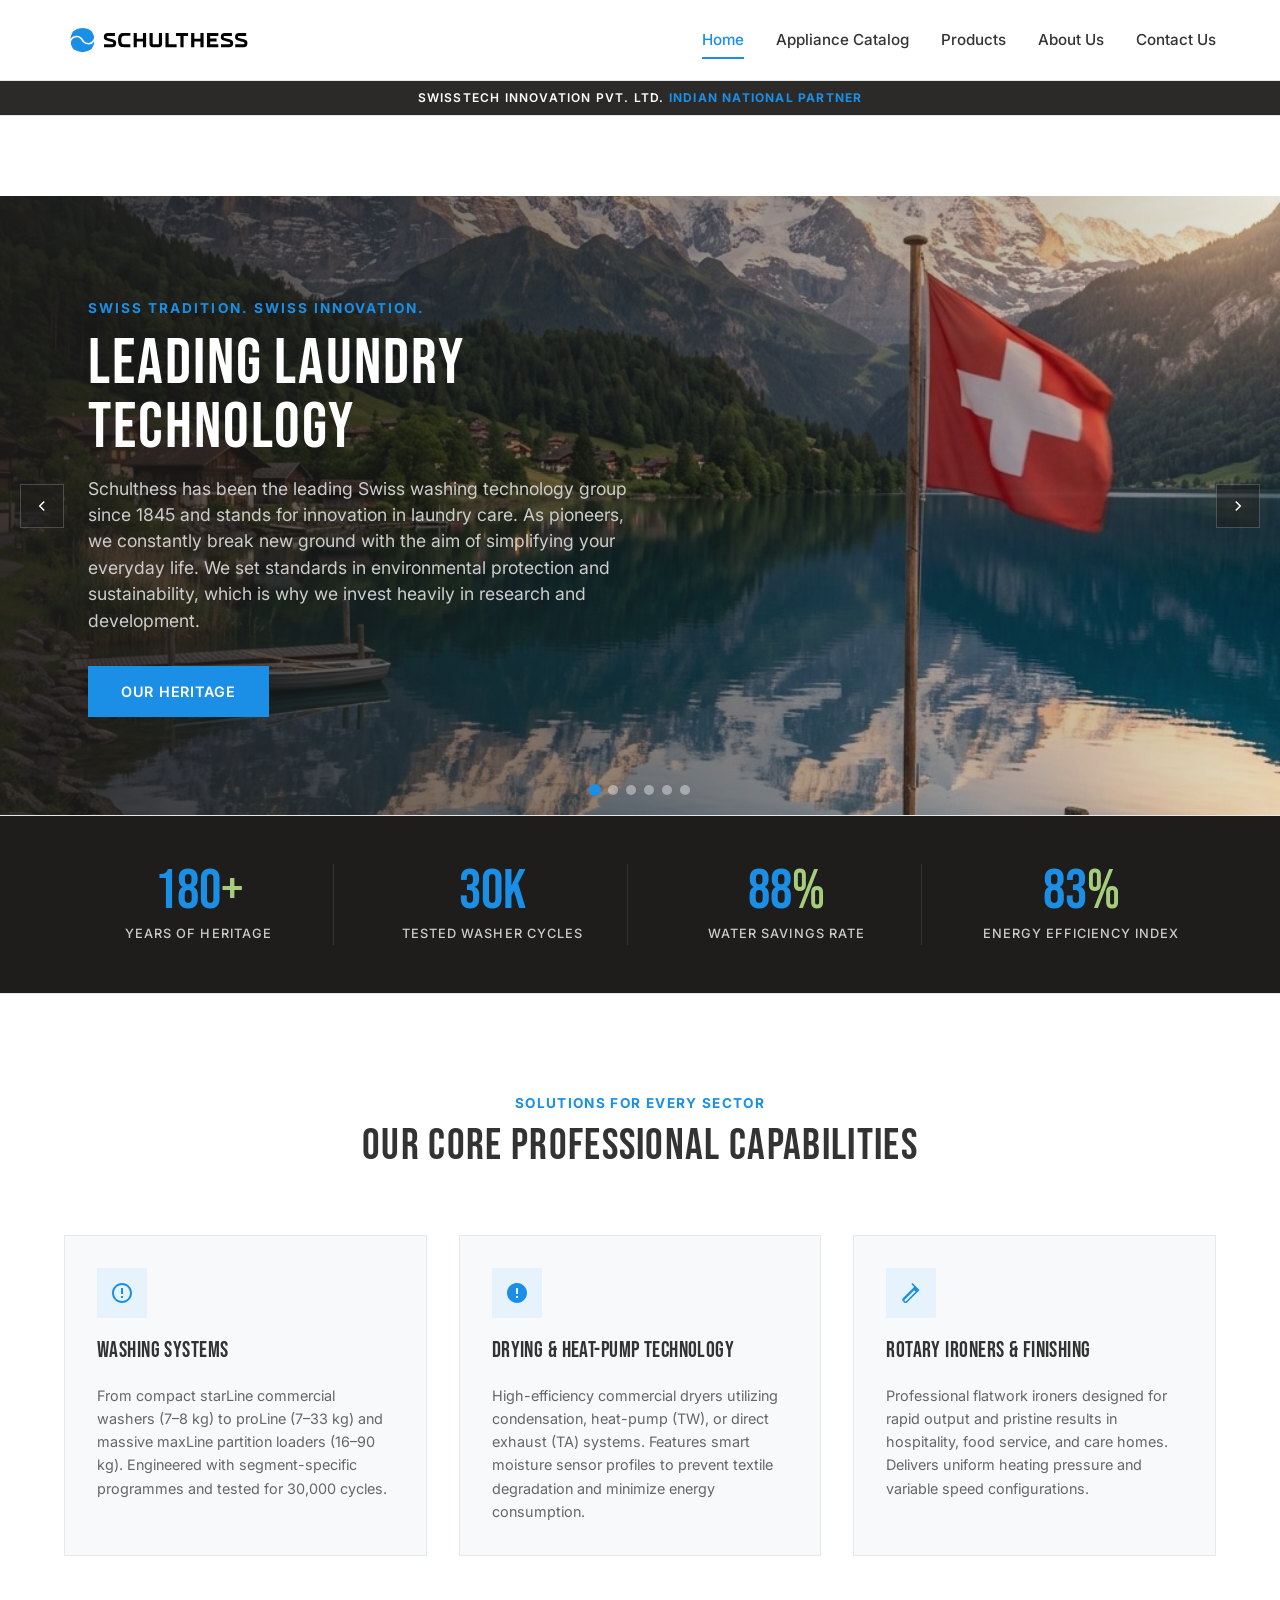
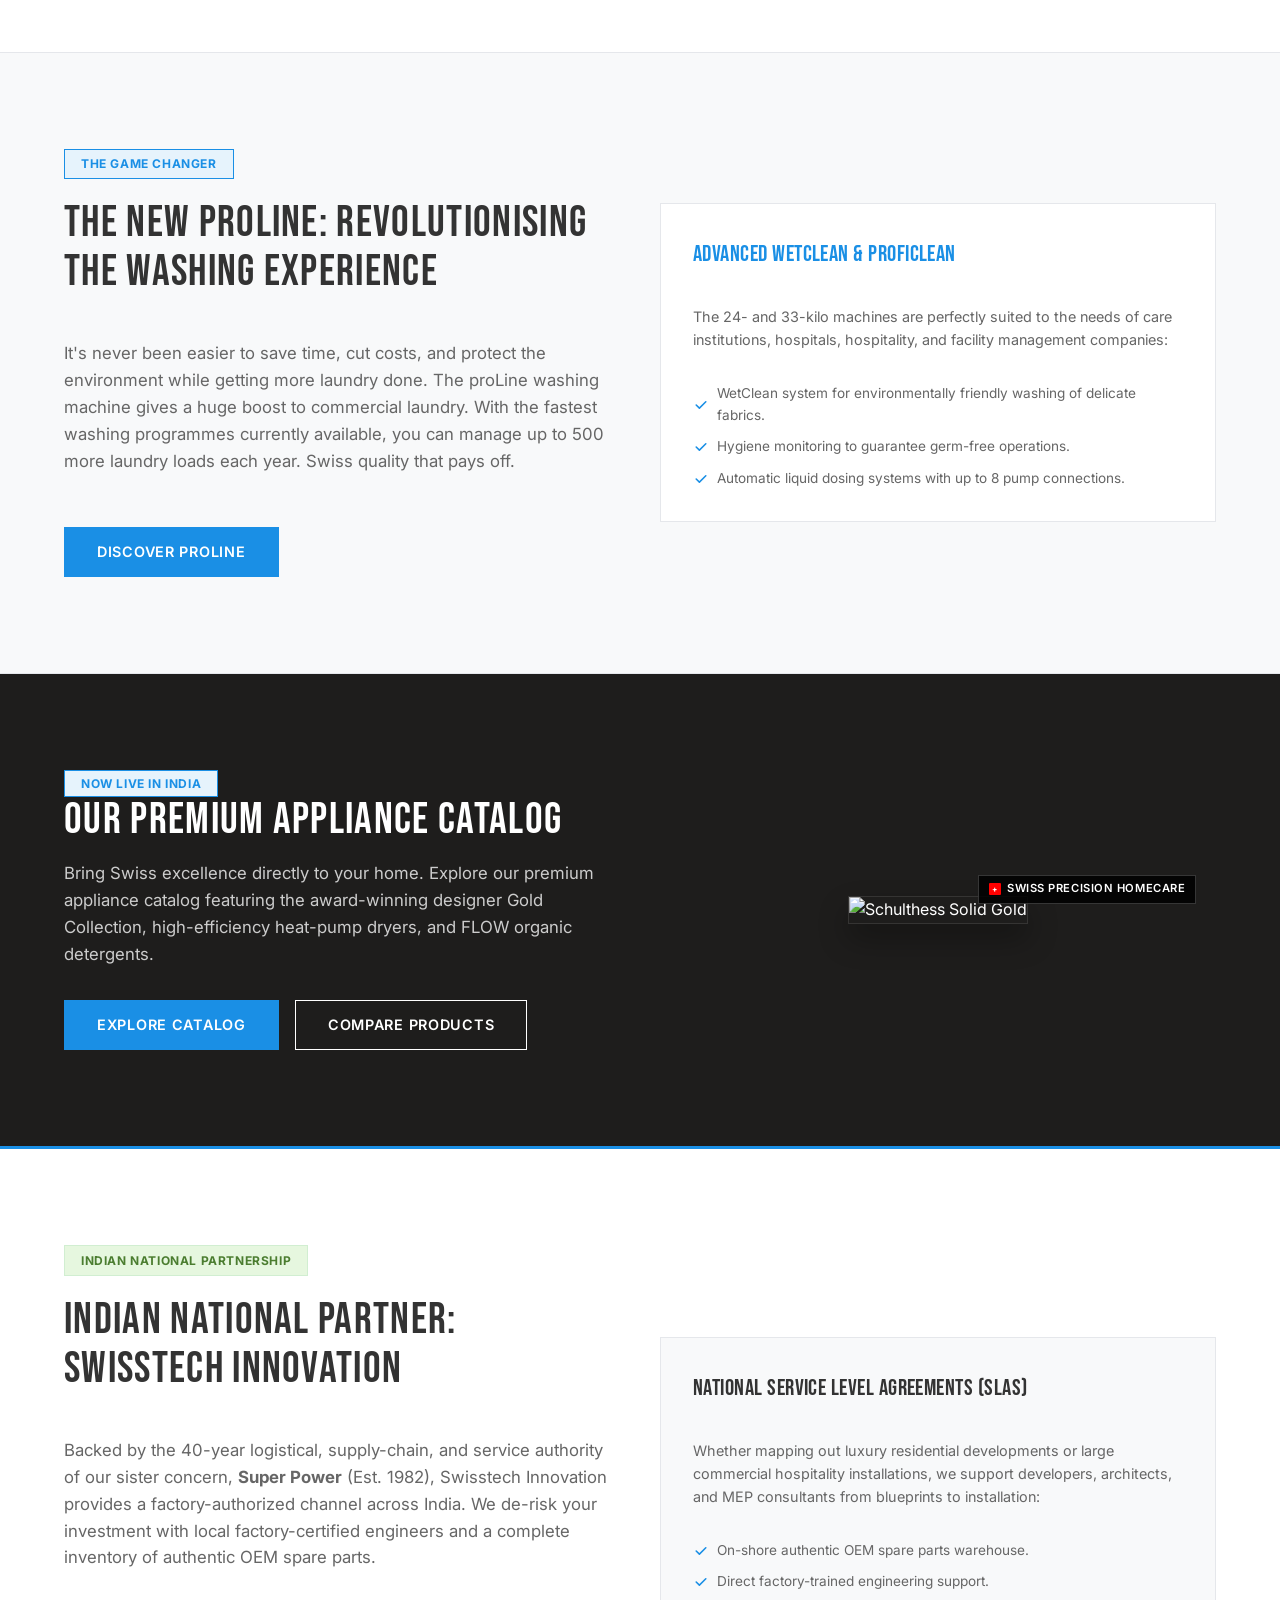
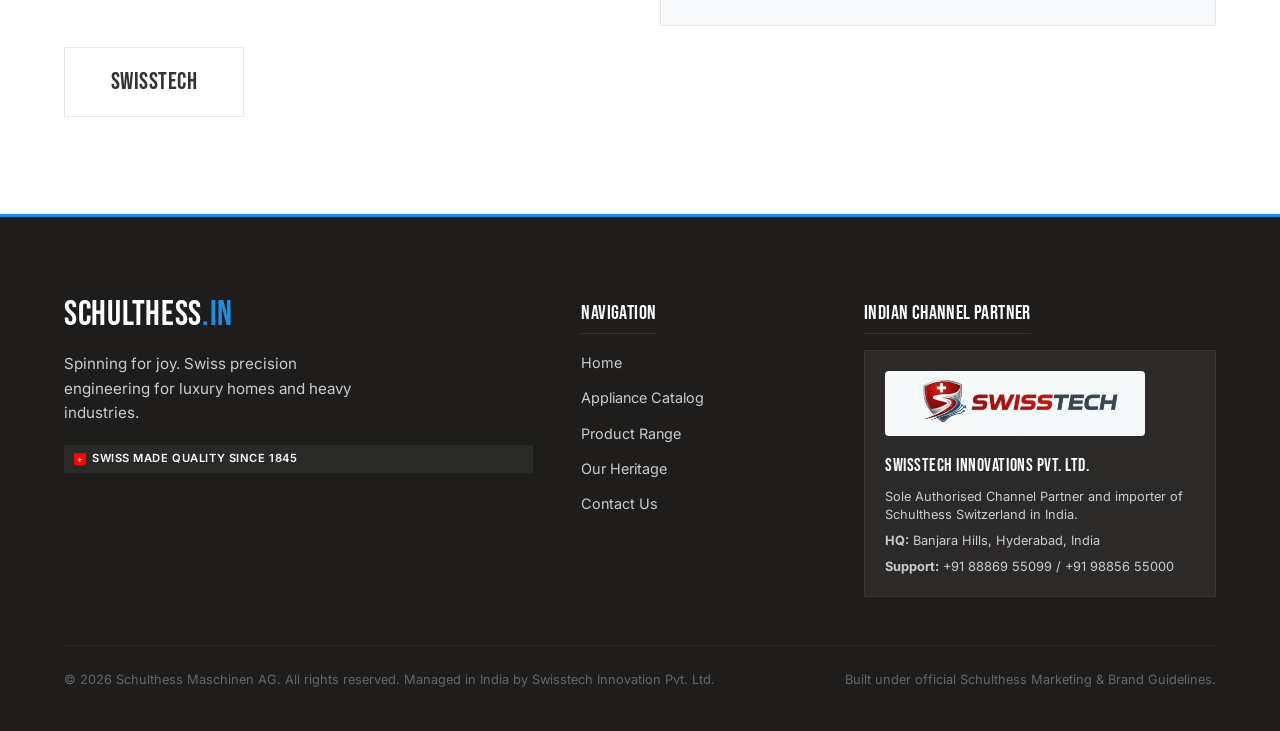
==== commit e369c265: "content: update copy from 'exclusive partner/distributor' to 'Indian National Partner' and replace '" ====
--- a/schulthess_in/website/index.html
+++ b/schulthess_in/website/index.html
@@ -4,7 +4,7 @@
   <meta charset="UTF-8">
   <meta name="viewport" content="width=device-width, initial-scale=1.0">
   <title>Schulthess India | Swiss Precision Laundry Technology & Partner Swisstech</title>
-  <meta name="description" content="Discover Schulthess, the Swiss washing technology pioneer since 1845. Premium Swiss-engineered washing machines and heat-pump dryers for professional, commercial, and industrial use. Exclusive national distribution and support by Swisstech Innovation.">
+  <meta name="description" content="Discover Schulthess, the Swiss washing technology pioneer since 1845. Premium Swiss-engineered washing machines and heat-pump dryers for professional, commercial, and industrial use. Indian national partnership and support by Swisstech Innovation.">
   <link rel="stylesheet" href="styles.css">
 </head>
 <body>
@@ -34,7 +34,7 @@
 
   <!-- EXCLUSIVE TRUST BANNER -->
   <div class="trust-banner" id="trust-badge">
-    Swisstech Innovation Pvt. Ltd. <span>Exclusive National Distributor for India</span>
+    Swisstech Innovation Pvt. Ltd. <span>Indian National Partner</span>
   </div>
 
   <!-- HERO SLIDESHOW CAROUSEL -->
@@ -430,10 +430,10 @@
   <section class="features-section section-padding" id="partnership-section">
     <div class="container grid-2">
       <div class="partnership-content">
-        <span class="badge-partnership">Exclusive Indian Partnership</span>
-        <h2 class="heading-md">Exclusive National Partner: Swisstech Innovation</h2>
+        <span class="badge-partnership">Indian National Partnership</span>
+        <h2 class="heading-md">Indian National Partner: Swisstech Innovation</h2>
         <p class="hero-descr">
-          Backed by the 40-year logistical, supply-chain, and service authority of our sister concern, <strong>Super Power</strong> (Est. 1982), Swisstech Innovation provides a factory-authorized channel across the Indian subcontinent. We de-risk your investment with local factory-certified engineers and a complete inventory of authentic OEM spare parts.
+          Backed by the 40-year logistical, supply-chain, and service authority of our sister concern, <strong>Super Power</strong> (Est. 1982), Swisstech Innovation provides a factory-authorized channel across India. We de-risk your investment with local factory-certified engineers and a complete inventory of authentic OEM spare parts.
         </p>
         <div class="partnership-logo-grid">
           <a href="https://www.swisstechinnovations.in" target="_blank" class="partner-logo-box" style="text-decoration: none;">
